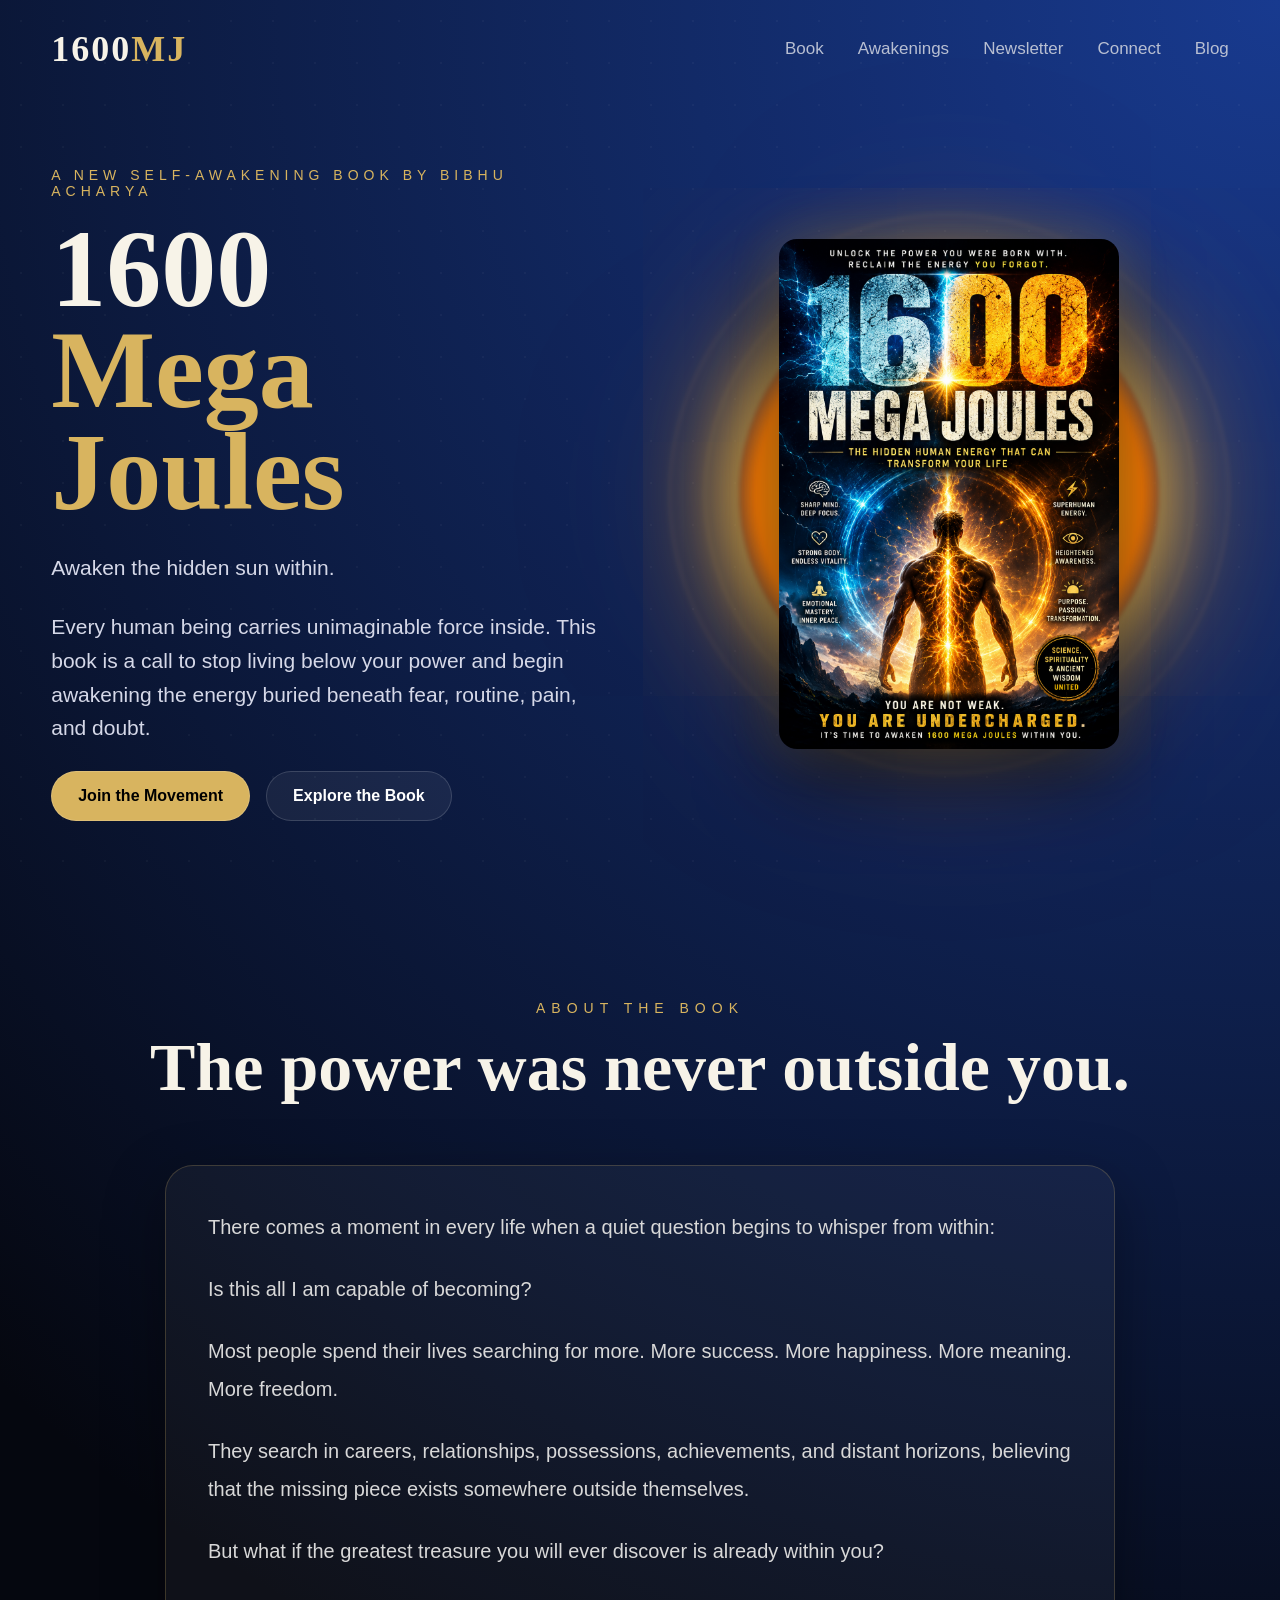
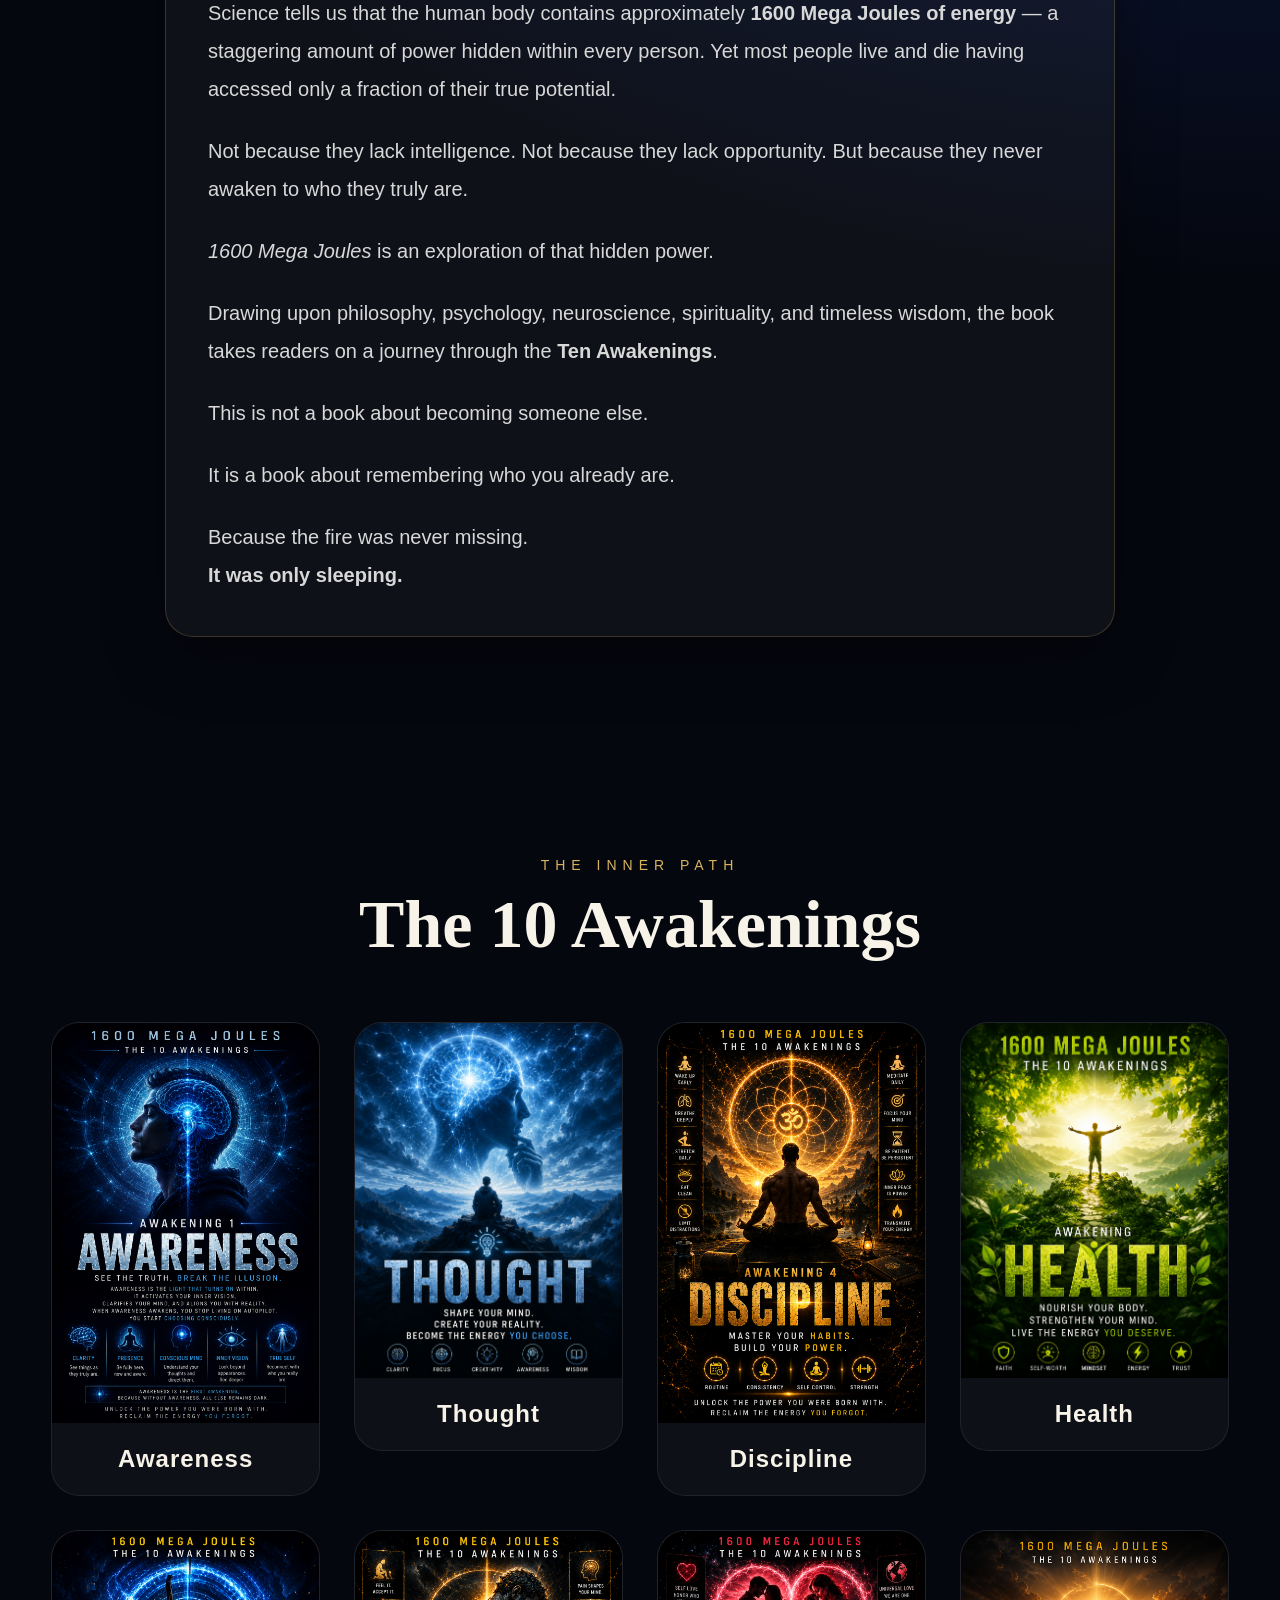
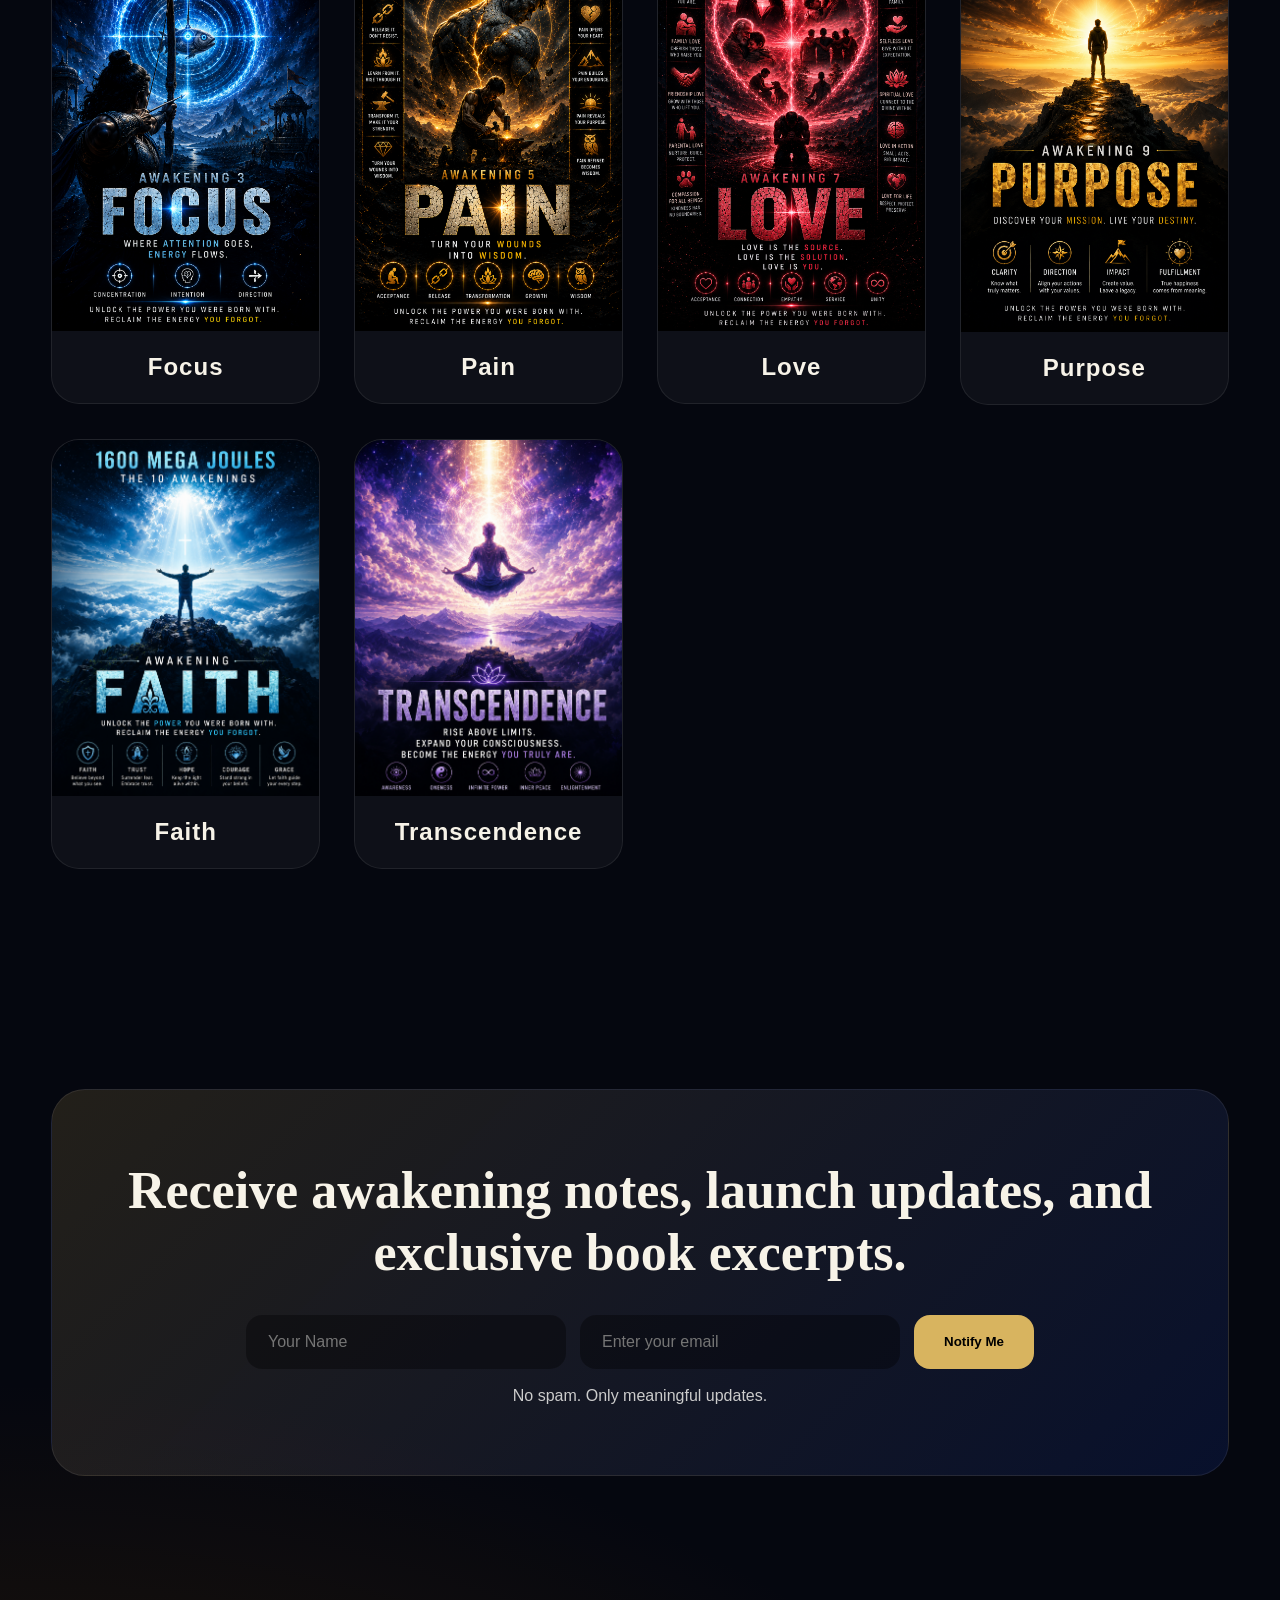
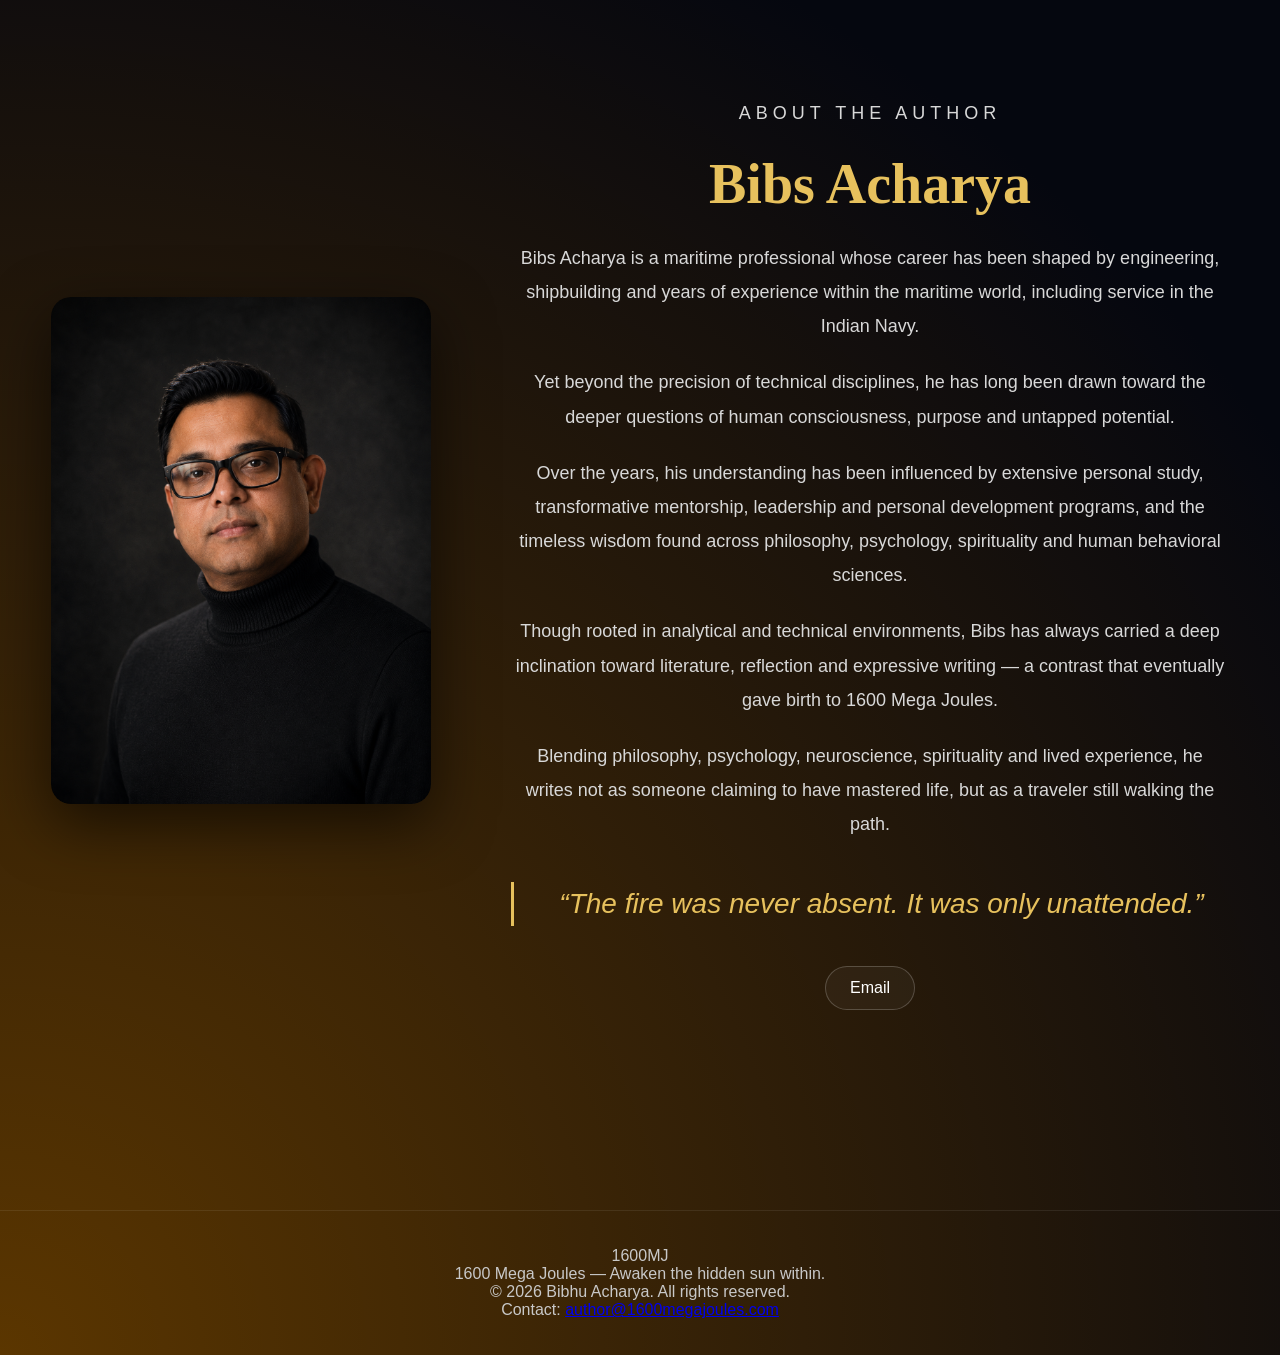
==== index.html @ ac0c9eec "updated about book section" ====
<!DOCTYPE html>
<html lang="en">
<head>
<meta charset="UTF-8" />
<meta name="viewport" content="width=device-width, initial-scale=1.0" />

<title>1600 Mega Joules | Bibhu Acharya</title>

<meta name="description"
content="1600 Mega Joules by Bibhu Acharya — Awaken the hidden sun within." />

<link rel="stylesheet" href="style.css" />
  <link rel="icon" type="image/png" href="images/favicon.png">
</head>

<body>

<header class="nav">

<div class="brand">
1600<span>MJ</span>
</div>

<nav>
<a href="#book">Book</a>
<a href="#awakening">Awakenings</a>
<a href="#newsletter">Newsletter</a>
<a href="#connect">Connect</a>
  <a href="https://1600megajoules.com/blog.html">Blog</a>
</nav>

</header>

<section class="hero">

<div class="hero-left">

<div class="eyebrow">
A NEW SELF-AWAKENING BOOK BY BIBHU ACHARYA
</div>

<h1>
1600
<span>Mega Joules</span>
</h1>

<p>
Awaken the hidden sun within.
</p>

<p>
Every human being carries unimaginable force inside.
This book is a call to stop living below your power and begin awakening the energy buried beneath fear, routine, pain, and doubt.
</p>

<div class="hero-buttons">
<a href="#newsletter" class="btn btn-gold">Join the Movement</a>
<a href="#book" class="btn btn-dark">Explore the Book</a>
</div>

</div>
<div class="hero-visual">
<div class="sun"></div>
<img 
src="images/book-cover.png" 
alt="1600 Mega Joules Book Cover"
class="book-cover"
/>
</div>

</section>

<section class="section" id="book">

<div class="section-title">
<p>ABOUT THE BOOK</p>
<h2>The power was never outside you.</h2>
</div>

<div class="book-text">

<p>
There comes a moment in every life when a quiet question begins to whisper from within:
</p>

<p class="book-question">
Is this all I am capable of becoming?
</p>

<p>
Most people spend their lives searching for more. More success. More happiness. More meaning. More freedom.
</p>

<p>
They search in careers, relationships, possessions, achievements, and distant horizons, believing that the missing piece exists somewhere outside themselves.
</p>

<p>
But what if the greatest treasure you will ever discover is already within you?
</p>

<p>
Science tells us that the human body contains approximately <strong>1600 Mega Joules of energy</strong> — a staggering amount of power hidden within every person. Yet most people live and die having accessed only a fraction of their true potential.
</p>

<p>
Not because they lack intelligence. Not because they lack opportunity. But because they never awaken to who they truly are.
</p>

<p>
<em>1600 Mega Joules</em> is an exploration of that hidden power.
</p>

<p>
Drawing upon philosophy, psychology, neuroscience, spirituality, and timeless wisdom, the book takes readers on a journey through the <strong>Ten Awakenings</strong>.
</p>

<p>
This is not a book about becoming someone else.
</p>

<p>
It is a book about remembering who you already are.
</p>

<p class="book-ending">
Because the fire was never missing.<br>
<strong>It was only sleeping.</strong>
</p>

</div>

</section>

<section class="section" id="awakening">

<div class="section-title">
<p>THE INNER PATH</p>
<h2>The 10 Awakenings</h2>
</div>

<div class="grid">

<div class="card">
<img src="images/awareness.png" />
<h3>Awareness</h3>
</div>

<div class="card">
<img src="images/thought.png" />
<h3>Thought</h3>
</div>

<div class="card">
<img src="images/discipline.png" />
<h3>Discipline</h3>
</div>

<div class="card">
<img src="images/health.png" />
<h3>Health</h3>
</div>

<div class="card">
<img src="images/focus.png" />
<h3>Focus</h3>
</div>

<div class="card">
<img src="images/pain.png" />
<h3>Pain</h3>
</div>

<div class="card">
<img src="images/love.png" />
<h3>Love</h3>
</div>

<div class="card">
<img src="images/purpose.png" />
<h3>Purpose</h3>
</div>

<div class="card">
<img src="images/faith.png" />
<h3>Faith</h3>
</div>

<div class="card">
<img src="images/transcendence.png" />
<h3>Transcendence</h3>
</div>

</div>

</section>

<section class="section" id="newsletter">

<div class="newsletter">

<h3>
Receive awakening notes, launch updates, and exclusive book excerpts.
</h3>

<form 
action="https://formspree.io/f/xvzyekea"
method="POST"
class="news-form"
>


<input 
type="text" 
name="name"
placeholder="Your Name"
required
/>

<input 
type="email"
name="email"
placeholder="Enter your email"
required
/>

<button type="submit">
Notify Me
</button>

</form>

<p style="margin-top:18px;color:#ccc;">
No spam. Only meaningful updates.
</p>

</div>

</section>

<section class="section author" id="connect">

<div class="author-container">

<div class="author-image">
<img src="images/author.png" alt="Bibs Acharya">
</div>

<div class="author-content">

<p class="eyebrow">
ABOUT THE AUTHOR
</p>

<h2>Bibs Acharya</h2>

<p>
Bibs Acharya is a maritime professional whose career has been shaped by engineering, shipbuilding and years of experience within the maritime world, including service in the Indian Navy.
</p>

<p>
Yet beyond the precision of technical disciplines, he has long been drawn toward the deeper questions of human consciousness, purpose and untapped potential.
</p>

<p>
Over the years, his understanding has been influenced by extensive personal study, transformative mentorship, leadership and personal development programs, and the timeless wisdom found across philosophy, psychology, spirituality and human behavioral sciences.
</p>

<p>
Though rooted in analytical and technical environments, Bibs has always carried a deep inclination toward literature, reflection and expressive writing — a contrast that eventually gave birth to 1600 Mega Joules.
</p>

<p>
Blending philosophy, psychology, neuroscience, spirituality and lived experience, he writes not as someone claiming to have mastered life, but as a traveler still walking the path.
</p>

<blockquote>
“The fire was never absent. It was only unattended.”
</blockquote>

<div class="socials">

<a href="mailto:author@1600megajoules.com">
Email
</a>

</div>

</div>

</div>

</section>

<footer class="footer">
  <div class="footer-brand">1600<span>MJ</span></div>

  <p>
    1600 Mega Joules — Awaken the hidden sun within.
  </p>

  <p>
    © 2026 Bibhu Acharya. All rights reserved.
  </p>

  <p>
    Contact: <a href="mailto:author@1600megajoules.com">author@1600megajoules.com</a>
  </p>
</footer>

</body>
</html>
---- style.css ----
:root{
--bg:#05070f;
--navy:#071428;
--gold:#d8b45f;
--text:#f7f3e8;
--muted:#b8bfd2;
}

*{margin:0;padding:0;box-sizing:border-box}

html{scroll-behavior:smooth}

body{
background:
radial-gradient(circle at top right,#183a8f 0%,transparent 30%),
radial-gradient(circle at bottom left,#5b3600 0%,transparent 25%),
#05070f;
color:var(--text);
font-family:Arial,sans-serif;
overflow-x:hidden;
}

body::before{
content:"";
position:fixed;
inset:0;
background-image:radial-gradient(rgba(255,255,255,.16) 1px, transparent 1px);
background-size:42px 42px;
opacity:.22;
pointer-events:none;
z-index:-1;
}

.nav{
width:min(1400px,92%);
margin:auto;
padding:28px 0;
display:flex;
justify-content:space-between;
align-items:center;
}

.brand{
font-size:36px;
font-weight:900;
letter-spacing:2px;
font-family:Georgia,serif;
}

.brand span{color:var(--gold)}

.nav nav{
display:flex;
gap:34px;
}

.nav nav a{
color:var(--muted);
text-decoration:none;
font-size:17px;
}

.nav nav a:hover{color:var(--gold)}

.hero{
width:min(1400px,92%);
margin:auto;
min-height:88vh;
display:grid;
grid-template-columns:1fr 1fr;
align-items:center;
gap:60px;
}

.eyebrow{
color:var(--gold);
letter-spacing:5px;
font-size:14px;
margin-bottom:20px;
}

.hero h1{
font-family:Georgia,serif;
font-size:110px;
line-height:.92;
margin-bottom:28px;
}

.hero h1 span{
display:block;
color:var(--gold);
}

.hero p{
font-size:21px;
line-height:1.6;
color:#d5d8e8;
max-width:650px;
margin-bottom:26px;
}

.hero-buttons{
display:flex;
gap:16px;
flex-wrap:wrap;
}

.btn{
padding:15px 26px;
border-radius:999px;
font-weight:700;
text-decoration:none;
border:1px solid rgba(255,255,255,.15);
transition:.3s;
}

.btn-gold{background:var(--gold);color:#000}
.btn-dark{color:#fff;background:rgba(255,255,255,.06)}
.btn:hover{transform:translateY(-3px)}

.sun-wrap{
display:flex;
justify-content:center;
align-items:center;
}

.sun{
width:340px;
height:340px;
border-radius:50%;
background:radial-gradient(circle,#fff8d8 0%,#ffd76a 18%,#ffae00 40%,#ff7b00 65%,transparent 78%);
box-shadow:
0 0 70px rgba(255,200,80,.9),
0 0 140px rgba(255,170,0,.55),
0 0 230px rgba(255,130,0,.35);
animation:pulse 4s ease-in-out infinite;
position:relative;
}

.sun::before,
.sun::after{
content:"";
position:absolute;
border-radius:50%;
border:1px solid rgba(255,190,80,.22);
}

.sun::before{inset:-35px}
.sun::after{inset:-70px}

@keyframes pulse{
0%,100%{transform:scale(1)}
50%{transform:scale(1.05)}
}

.section{
width:min(1400px,92%);
margin:auto;
padding:110px 0;
}

.section-title{
text-align:center;
margin-bottom:60px;
}

.section-title p{
color:var(--gold);
letter-spacing:6px;
font-size:14px;
margin-bottom:14px;
}

.section-title h2{
font-family:Georgia,serif;
font-size:68px;
line-height:1.1;
}

.grid{
display:grid !important;
grid-template-columns:repeat(auto-fit,minmax(260px,1fr)) !important;
gap:34px;
align-items:start;
}

.card{
background:rgba(255,255,255,.04);
border:1px solid rgba(255,255,255,.08);
border-radius:28px;
overflow:hidden;
transition:.35s ease;
backdrop-filter:blur(10px);
}

.card:hover{
transform:translateY(-12px) scale(1.02);
border-color:rgba(216,180,95,.55);
box-shadow:0 20px 60px rgba(0,0,0,.5);
}

.card img{
width:100%;
display:block;
}

.card h3{
padding:22px;
text-align:center;
font-size:24px;
letter-spacing:1px;
}

.newsletter{
background:linear-gradient(135deg,rgba(216,180,95,.14),rgba(33,85,255,.12));
border:1px solid rgba(255,255,255,.08);
border-radius:34px;
padding:70px;
text-align:center;
backdrop-filter:blur(12px);
}

.newsletter h3{
font-family:Georgia,serif;
font-size:52px;
line-height:1.2;
margin-bottom:30px;
}

.news-form{
display:flex;
justify-content:center;
gap:14px;
flex-wrap:wrap;
}

.news-form input{
padding:18px 22px;
border-radius:16px;
border:none;
width:320px;
background:rgba(0,0,0,.35);
color:white;
font-size:16px;
}

.news-form button{
padding:18px 30px;
border:none;
border-radius:16px;
background:var(--gold);
font-weight:700;
cursor:pointer;
}

.author{
text-align:center;
padding-top:110px;
}

.author h2{
font-family:Georgia,serif;
font-size:76px;
margin-bottom:30px;
}

.socials{
display:flex;
justify-content:center;
gap:16px;
flex-wrap:wrap;
margin-top:30px;
}

.socials a{
padding:14px 24px;
border-radius:18px;
border:1px solid rgba(255,255,255,.1);
text-decoration:none;
color:white;
background:rgba(255,255,255,.04);
}

.footer{
border-top:1px solid rgba(255,255,255,.08);
padding:36px 0;
margin-top:90px;
text-align:center;
color:#c8c8c8;
font-size:16px;
}

@media(max-width:980px){
.hero{
grid-template-columns:1fr;
text-align:center;
padding-top:50px;
}

.hero h1{font-size:72px}

.hero-buttons{justify-content:center}

.sun{
width:240px;
height:240px;
}

.section-title h2{font-size:46px}

.newsletter{
padding:40px 22px;
}

.newsletter h3{font-size:34px}

.author h2{font-size:46px}

.nav{
flex-direction:column;
gap:22px;
}

.nav nav{
flex-wrap:wrap;
justify-content:center;
}
}
.hero-visual{
position:relative;
display:flex;
justify-content:center;
align-items:center;
min-height:520px;
}

.book-cover{
position:relative;
width:340px;
max-width:90%;
z-index:2;
border-radius:18px;
box-shadow:
0 30px 80px rgba(0,0,0,.55),
0 0 50px rgba(216,180,95,.22);
animation:floatBook 6s ease-in-out infinite;
}

.sun{
position:absolute;
width:420px;
height:420px;
border-radius:50%;
background:
radial-gradient(circle,
#fff8d8 0%,
#ffd76a 18%,
#ffae00 40%,
#ff7b00 65%,
transparent 78%);
box-shadow:
0 0 70px rgba(255,200,80,.9),
0 0 140px rgba(255,170,0,.55),
0 0 230px rgba(255,130,0,.35);
filter:blur(2px);
animation:pulse 4s ease-in-out infinite;
}

@keyframes floatBook{
0%,100%{
transform:translateY(0px);
}
50%{
transform:translateY(-14px);
}
}
/* ===== PREMIUM FINISHING TOUCHES ===== */

html {
  scroll-behavior: smooth;
}

a,
button,
.btn,
.card,
.book-cover {
  transition: all 0.35s ease;
}

/* Nav hover glow */
.nav a:hover {
  color: #e4bd5f;
  text-shadow: 0 0 12px rgba(228, 189, 95, 0.7);
}

/* Premium button glow */
.btn-gold:hover {
  transform: translateY(-3px);
  box-shadow: 0 0 28px rgba(228, 189, 95, 0.65);
}

.btn-dark:hover {
  transform: translateY(-3px);
  box-shadow: 0 0 24px rgba(255, 255, 255, 0.18);
}

/* Book cover cinematic lift */
.book-cover:hover {
  transform: scale(1.04) translateY(-8px);
  box-shadow: 0 0 45px rgba(228, 189, 95, 0.45);
}

/* Awakening cards premium hover */
.card:hover {
  transform: translateY(-8px);
  box-shadow: 0 0 35px rgba(228, 189, 95, 0.22);
  border-color: rgba(228, 189, 95, 0.45);
}

/* Soft page entrance */
.hero-left,
.hero-visual,
.section {
  animation: fadeUp 1s ease both;
}

@keyframes fadeUp {
  from {
    opacity: 0;
    transform: translateY(28px);
  }
  to {
    opacity: 1;
    transform: translateY(0);
  }
}

/* Mobile premium spacing */
@media (max-width: 768px) {
  .nav {
    padding: 22px 24px;
  }

  nav {
    gap: 18px;
    flex-wrap: wrap;
    justify-content: center;
  }

  .hero {
    padding: 110px 24px 70px;
    text-align: center;
  }

  .hero-left h1 {
    font-size: 72px;
    line-height: 0.95;
  }

  .hero-left h1 span {
    font-size: 58px;
  }

  .hero-buttons {
    justify-content: center;
    flex-wrap: wrap;
  }

  .book-cover {
    max-width: 280px;
  }

  .section {
    padding: 70px 24px;
  }
}

.author-container{
display:flex;
align-items:center;
justify-content:center;
gap:80px;
max-width:1200px;
margin:auto;
flex-wrap:wrap;
}

.author-image img{
width:380px;
max-width:100%;
border-radius:20px;
box-shadow:0 20px 60px rgba(0,0,0,0.6);
transition:0.5s;
}

.author-image img:hover{
transform:scale(1.02);
}

.author-content{
flex:1;
min-width:300px;
}

.author-content h2{
font-size:56px;
margin-bottom:25px;
color:#e7c15d;
}

.author-content p{
font-size:18px;
line-height:1.9;
margin-bottom:22px;
color:#d8d8d8;
}

.author-content blockquote{
margin-top:40px;
font-size:28px;
font-style:italic;
color:#e7c15d;
border-left:3px solid #e7c15d;
padding-left:20px;
line-height:1.6;
}

.socials{
margin-top:40px;
display:flex;
gap:20px;
flex-wrap:wrap;
}

.socials a{
padding:12px 24px;
border:1px solid rgba(255,255,255,0.2);
border-radius:50px;
text-decoration:none;
color:white;
transition:0.3s;
}

.socials a:hover{
background:#e7c15d;
color:black;
transform:translateY(-3px);
}

@media(max-width:900px){

.author-container{
gap:40px;
}

.author-content h2{
font-size:42px;
text-align:center;
}

.author-content p,
.author-content blockquote{
text-align:center;
}

.socials{
justify-content:center;
}

}

.book-text{
max-width:950px;
margin:0 auto;
padding:42px;
border-radius:28px;
background:rgba(255,255,255,0.045);
border:1px solid rgba(216,180,95,0.22);
box-shadow:0 20px 60px rgba(0,0,0,0.35);
}

.book-text p{
font-size:20px;
line-height:1.9;
color:#d8d8d8;
margin-bottom:24px;
}

.book-text p:last-child{
margin-bottom:0;
}
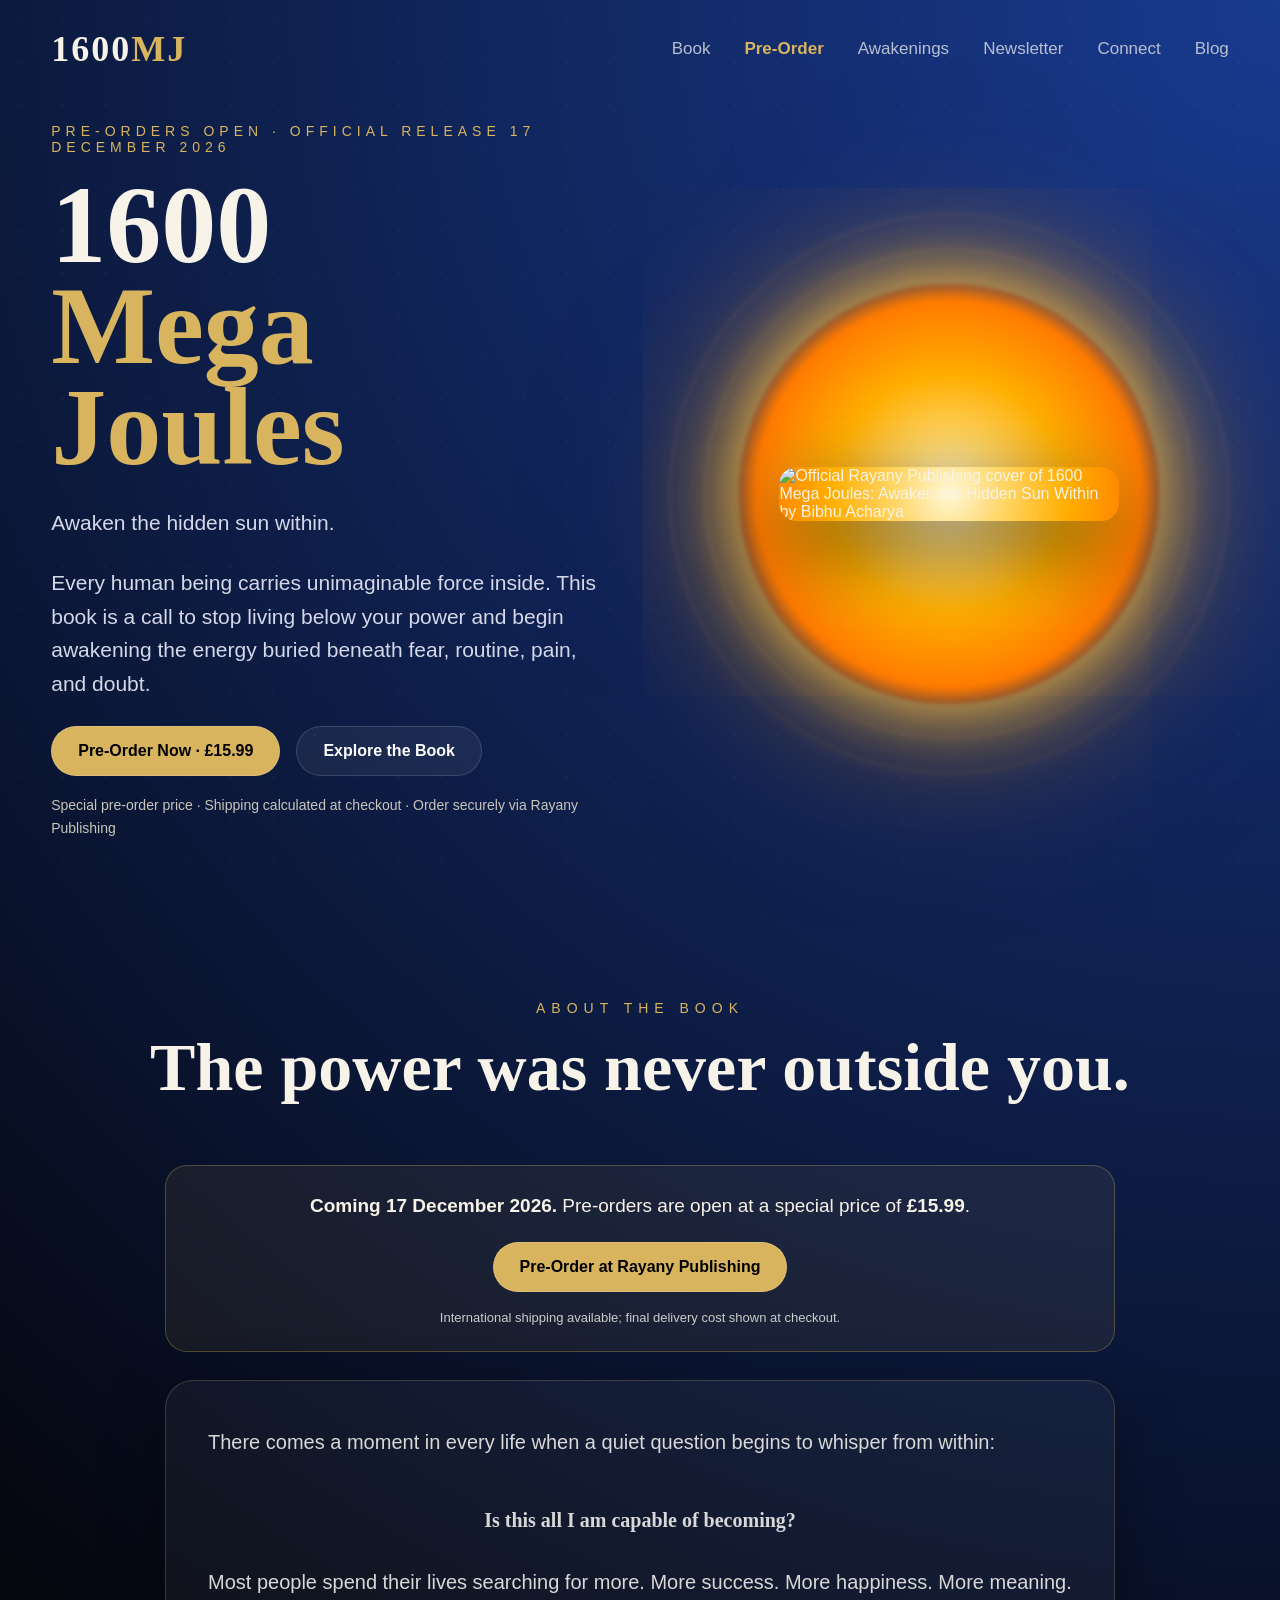
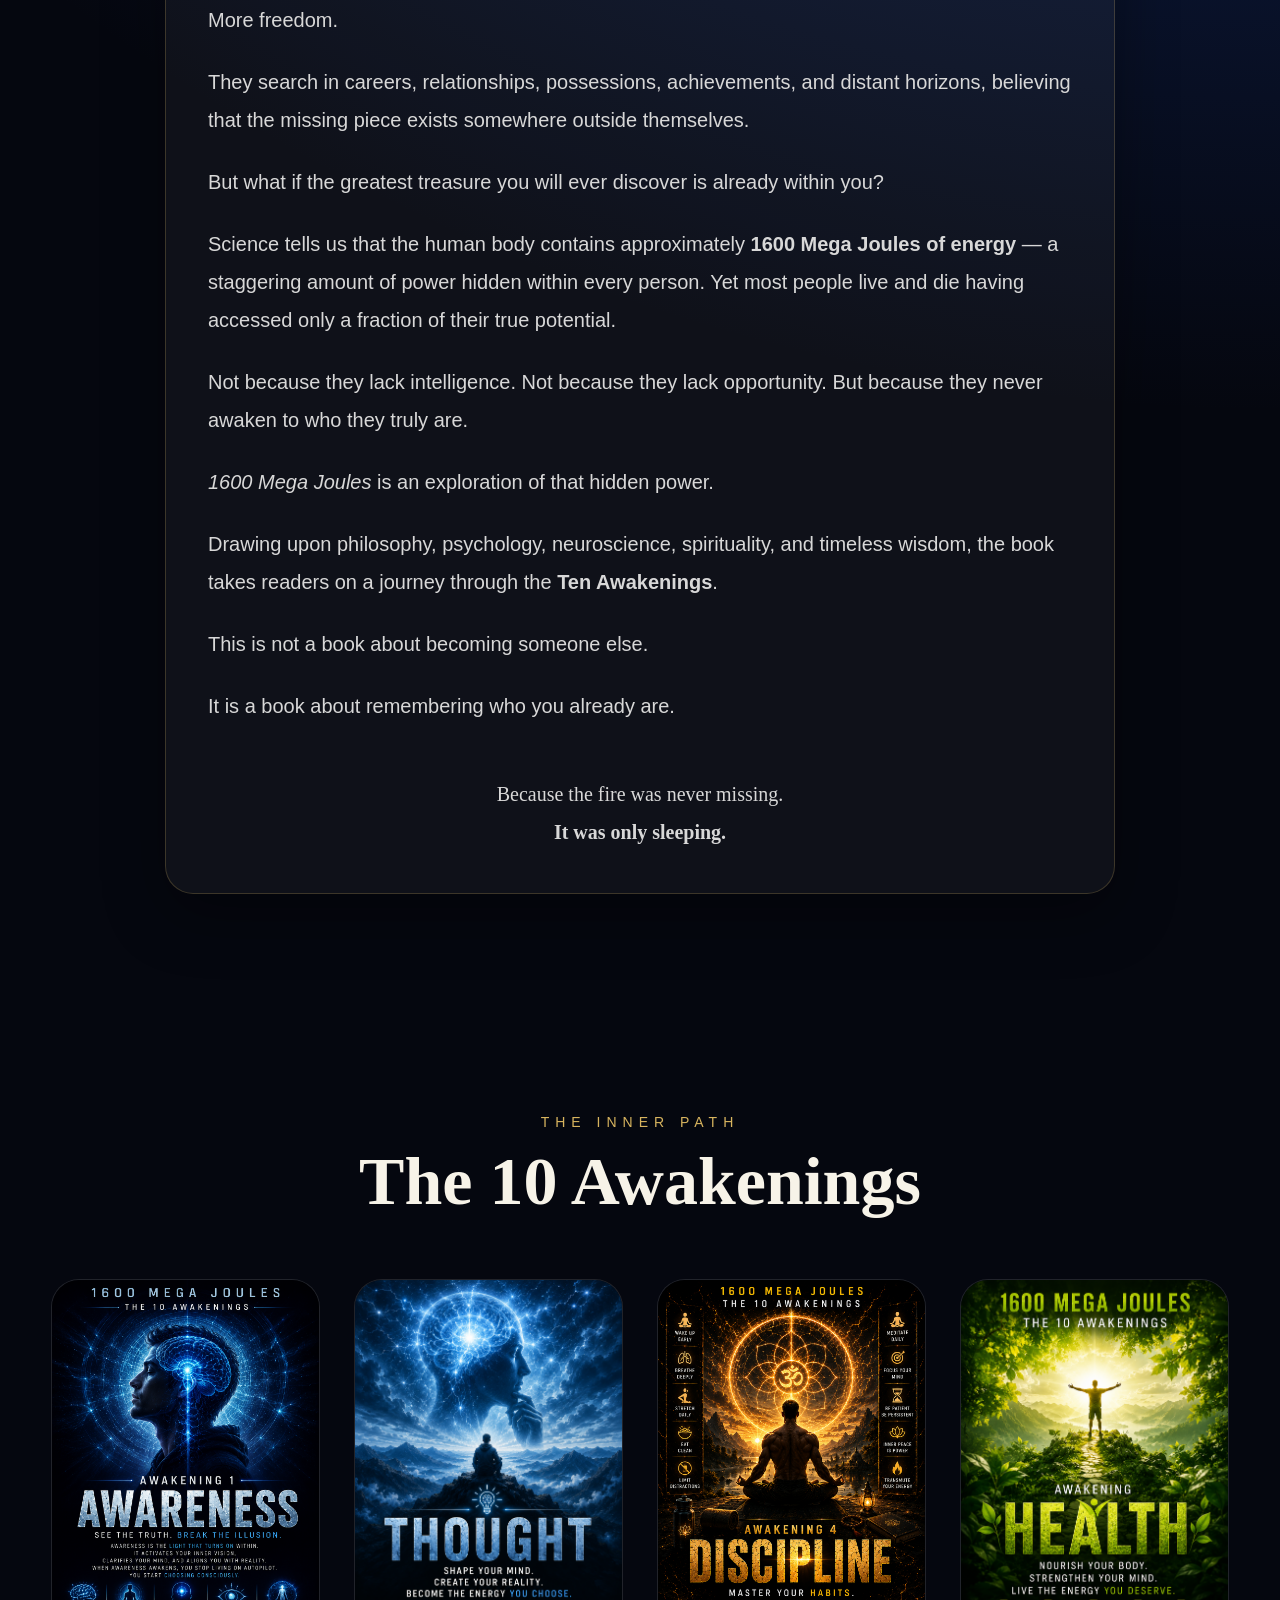
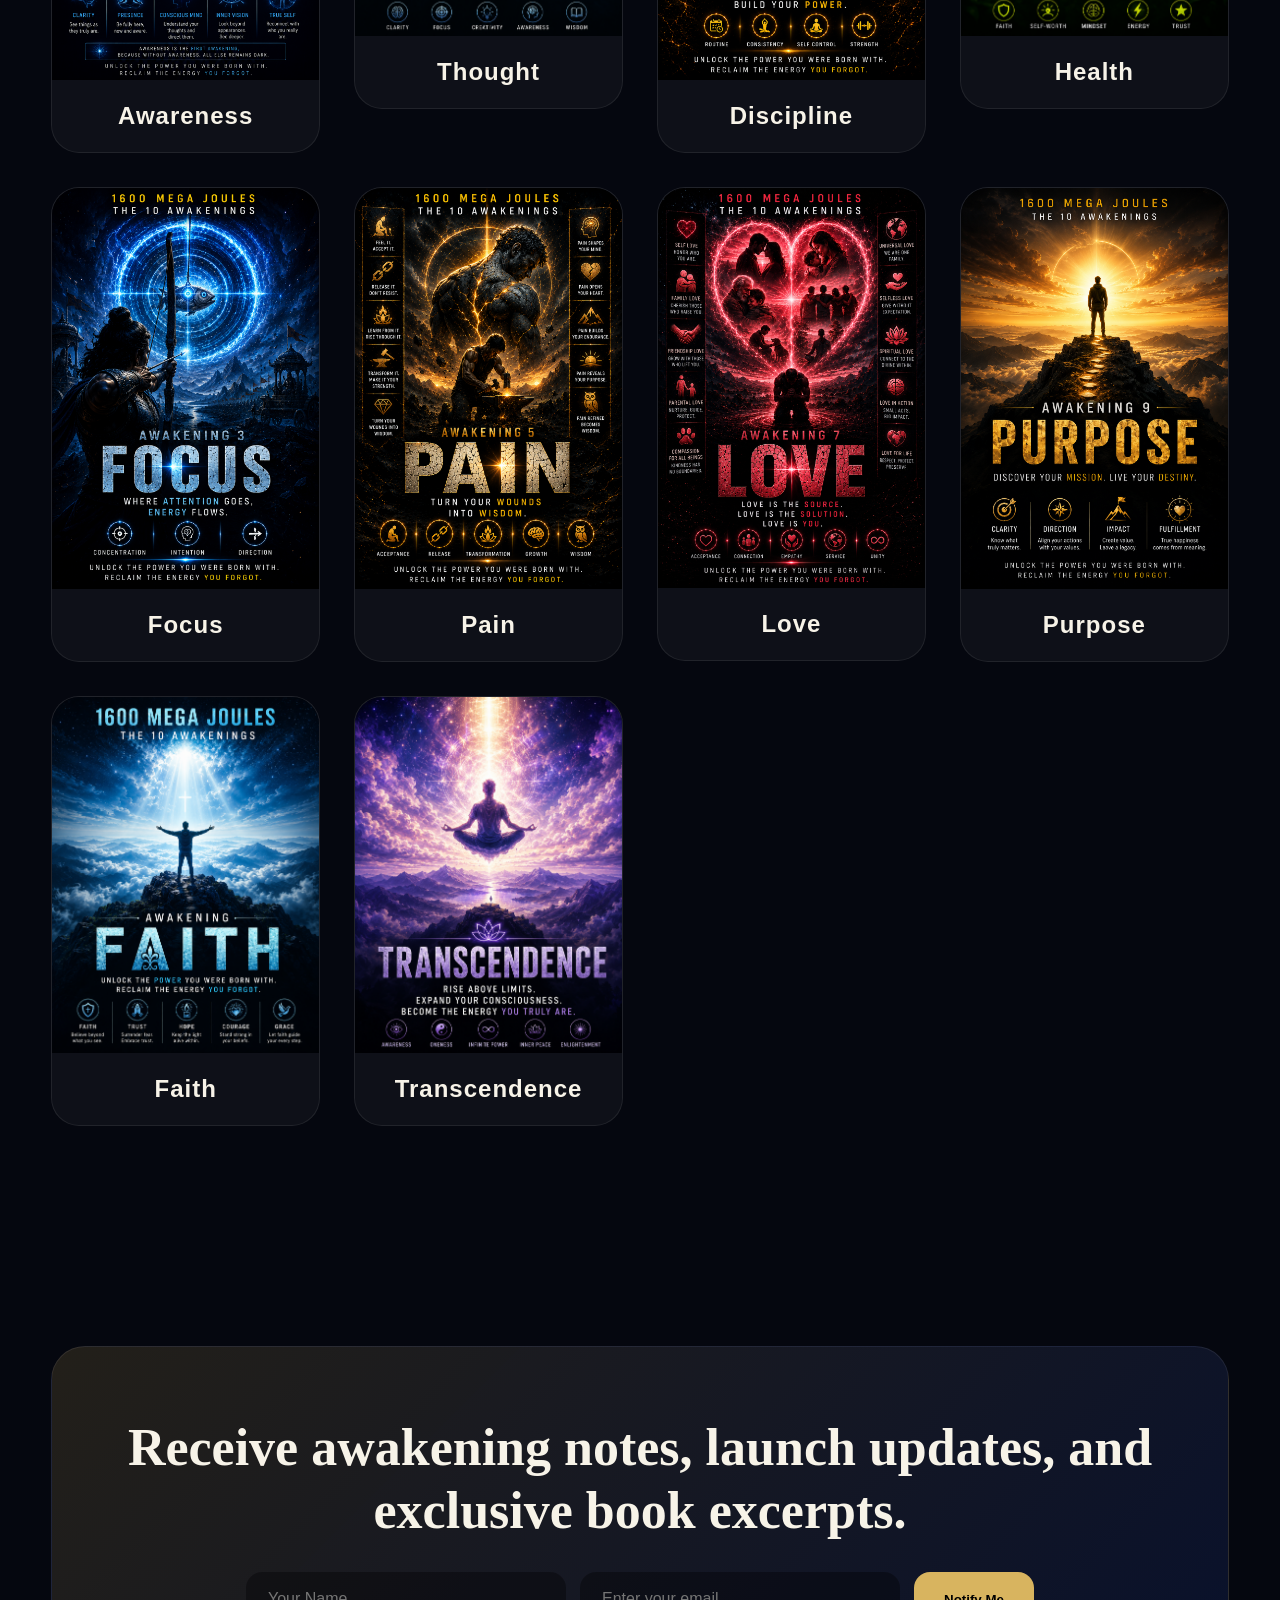
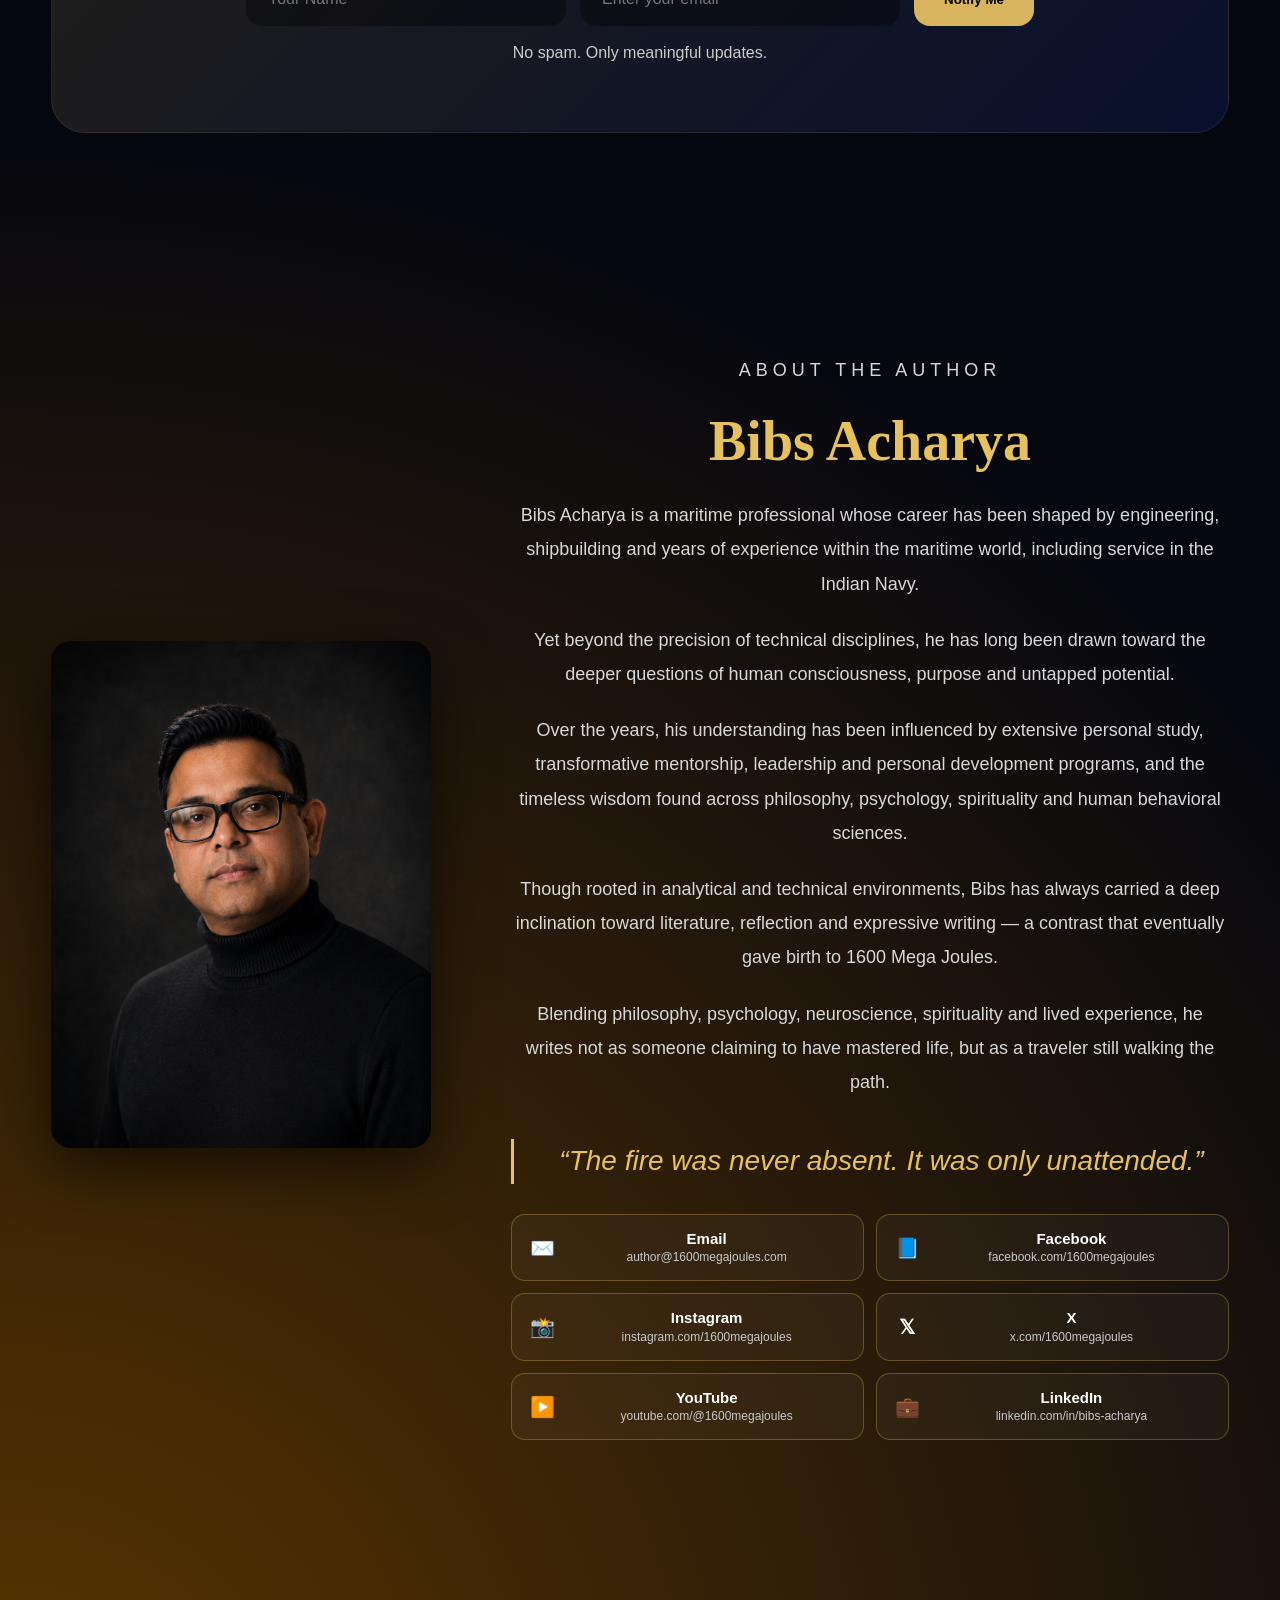
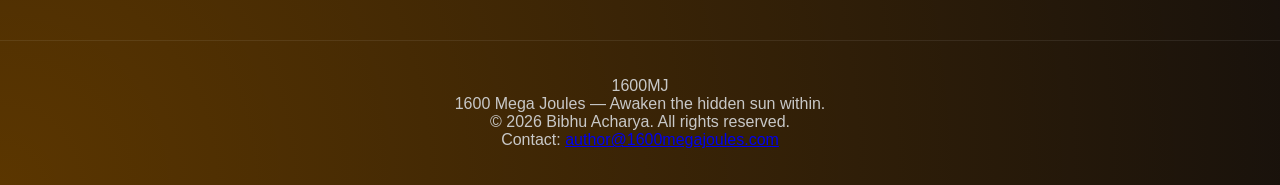
==== commit 33773c27: "Add files via upload Update book pre-order and author social links" ====
--- a/index.html
+++ b/index.html
@@ -7,7 +7,7 @@
 <title>1600 Mega Joules | Bibhu Acharya</title>
 
 <meta name="description"
-content="1600 Mega Joules by Bibhu Acharya — Awaken the hidden sun within." />
+content="Pre-order 1600 Mega Joules: Awaken the Hidden Sun Within by Bibhu Acharya. Official release 17 December 2026. Available through Rayany Publishing." />
 
 <link rel="stylesheet" href="style.css" />
   <link rel="icon" type="image/png" href="images/favicon.png">
@@ -23,6 +23,7 @@
 
 <nav>
 <a href="#book">Book</a>
+<a href="https://www.rayanypublishing.com/motivational/1600-mega-joules-by-bibhu-acharya/" target="_blank" rel="noopener noreferrer" class="nav-preorder">Pre-Order</a>
 <a href="#awakening">Awakenings</a>
 <a href="#newsletter">Newsletter</a>
 <a href="#connect">Connect</a>
@@ -36,7 +37,7 @@
 <div class="hero-left">
 
 <div class="eyebrow">
-A NEW SELF-AWAKENING BOOK BY BIBHU ACHARYA
+PRE-ORDERS OPEN · OFFICIAL RELEASE 17 DECEMBER 2026
 </div>
 
 <h1>
@@ -54,16 +55,17 @@
 </p>
 
 <div class="hero-buttons">
-<a href="#newsletter" class="btn btn-gold">Join the Movement</a>
+<a href="https://www.rayanypublishing.com/motivational/1600-mega-joules-by-bibhu-acharya/" class="btn btn-gold" target="_blank" rel="noopener noreferrer">Pre-Order Now · £15.99</a>
 <a href="#book" class="btn btn-dark">Explore the Book</a>
 </div>
+<p class="preorder-note">Special pre-order price · Shipping calculated at checkout · Order securely via Rayany Publishing</p>
 
 </div>
 <div class="hero-visual">
 <div class="sun"></div>
 <img 
-src="images/book-cover.png" 
-alt="1600 Mega Joules Book Cover"
+src="images/rayany-approved-front-cover.webp" 
+alt="Official Rayany Publishing cover of 1600 Mega Joules: Awaken the Hidden Sun Within by Bibhu Acharya"
 class="book-cover"
 />
 </div>
@@ -77,6 +79,11 @@
 <h2>The power was never outside you.</h2>
 </div>
 
+<div class="book-preorder">
+<p><strong>Coming 17 December 2026.</strong> Pre-orders are open at a special price of <strong>£15.99</strong>.</p>
+<a class="btn btn-gold" href="https://www.rayanypublishing.com/motivational/1600-mega-joules-by-bibhu-acharya/" target="_blank" rel="noopener noreferrer">Pre-Order at Rayany Publishing</a>
+<p class="book-preorder-small">International shipping available; final delivery cost shown at checkout.</p>
+</div>
 <div class="book-text">
 
 <p>
@@ -278,12 +285,13 @@
 “The fire was never absent. It was only unattended.”
 </blockquote>
 
-<div class="socials">
-
-<a href="mailto:author@1600megajoules.com">
-Email
-</a>
-
+<div class="author-social-links" aria-label="Author contact and social media">
+  <a href="mailto:author@1600megajoules.com"><span aria-hidden="true">✉️</span><strong>Email</strong><span class="social-destination">author@1600megajoules.com</span></a>
+  <a href="https://facebook.com/1600megajoules" target="_blank" rel="noopener noreferrer"><span aria-hidden="true">📘</span><strong>Facebook</strong><span class="social-destination">facebook.com/1600megajoules</span></a>
+  <a href="https://instagram.com/1600megajoules" target="_blank" rel="noopener noreferrer"><span aria-hidden="true">📸</span><strong>Instagram</strong><span class="social-destination">instagram.com/1600megajoules</span></a>
+  <a href="https://x.com/1600megajoules" target="_blank" rel="noopener noreferrer"><span aria-hidden="true" class="x-icon">𝕏</span><strong>X</strong><span class="social-destination">x.com/1600megajoules</span></a>
+  <a href="https://youtube.com/@1600megajoules" target="_blank" rel="noopener noreferrer"><span aria-hidden="true">▶️</span><strong>YouTube</strong><span class="social-destination">youtube.com/@1600megajoules</span></a>
+  <a href="https://linkedin.com/in/bibs-acharya" target="_blank" rel="noopener noreferrer"><span aria-hidden="true">💼</span><strong>LinkedIn</strong><span class="social-destination">linkedin.com/in/bibs-acharya</span></a>
 </div>
 
 </div>
--- a/style.css
+++ b/style.css
@@ -590,3 +590,39 @@
 .book-text p:last-child{
 margin-bottom:0;
 }
+.book-question{
+font-size:38px;
+font-weight:700;
+text-align:center;
+color:#e7c15d;
+margin:40px 0;
+font-family:Georgia,serif;
+}
+
+.book-ending{
+font-size:34px;
+text-align:center;
+margin-top:50px;
+font-family:Georgia,serif;
+color:#f5f5f5;
+}
+
+/* Official pre-order announcement, 8 November 2026 */
+.nav-preorder { color: var(--gold) !important; font-weight: 700; }
+.hero .preorder-note { font-size: 14px; line-height: 1.6; color: #c8c6bc; margin-top: 18px; max-width: 600px; }
+.book-preorder { max-width: 950px; margin: 0 auto 28px; padding: 26px; text-align: center; background: rgba(216,180,95,.08); border: 1px solid rgba(216,180,95,.3); border-radius: 22px; }
+.book-preorder > p:first-child { font-size: 19px; line-height: 1.5; margin: 0 0 22px; }
+.book-preorder .btn { display: inline-block; }
+.book-preorder .book-preorder-small { font-size: 13px; color: #ccc; margin: 18px 0 0; }
+@media (max-width: 768px) { .book-preorder { padding: 24px 16px; } .hero .preorder-note { text-align: center; } }
+
+
+/* Author's official contact and social channels */
+.author-social-links {display:grid;grid-template-columns:repeat(2,minmax(0,1fr));gap:12px;margin-top:30px;}
+.author-social-links a {min-width:0;display:grid;grid-template-columns:28px 1fr;column-gap:10px;align-items:center;padding:14px 16px;border:1px solid rgba(231,193,93,.30);border-radius:14px;background:rgba(255,255,255,.035);color:#fff;text-decoration:none;transition:background .2s,border-color .2s,transform .2s;}
+.author-social-links a:hover,.author-social-links a:focus-visible {background:rgba(231,193,93,.14);border-color:#e7c15d;transform:translateY(-2px);}
+.author-social-links a>span:first-child {grid-row:span 2;align-self:center;font-size:20px;}
+.author-social-links strong {font-size:15px;line-height:1.3;}
+.author-social-links .social-destination {font-size:12px;line-height:1.5;color:#c9c9c9;overflow-wrap:anywhere;}
+.author-social-links .x-icon {font-weight:800;}
+@media(max-width:680px){.author-social-links{grid-template-columns:1fr;}.author-social-links a{padding:12px 14px;}}
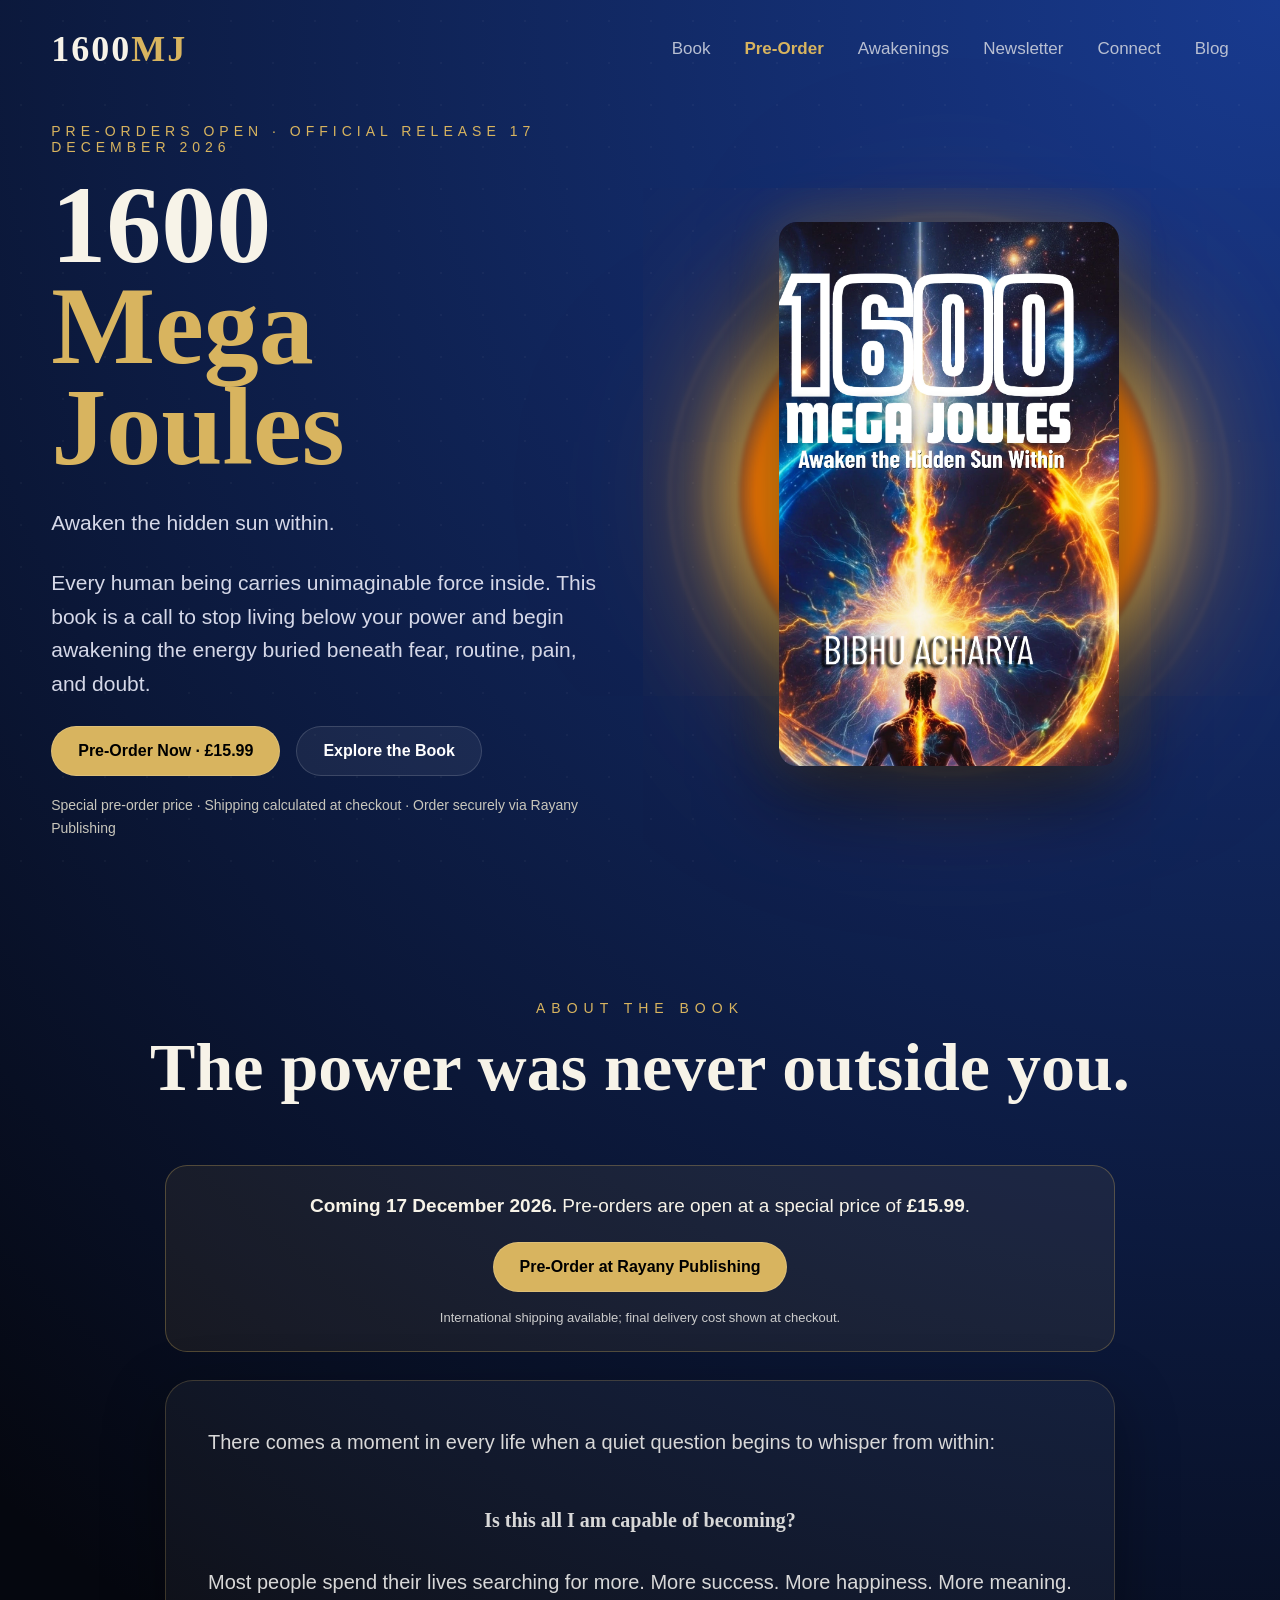
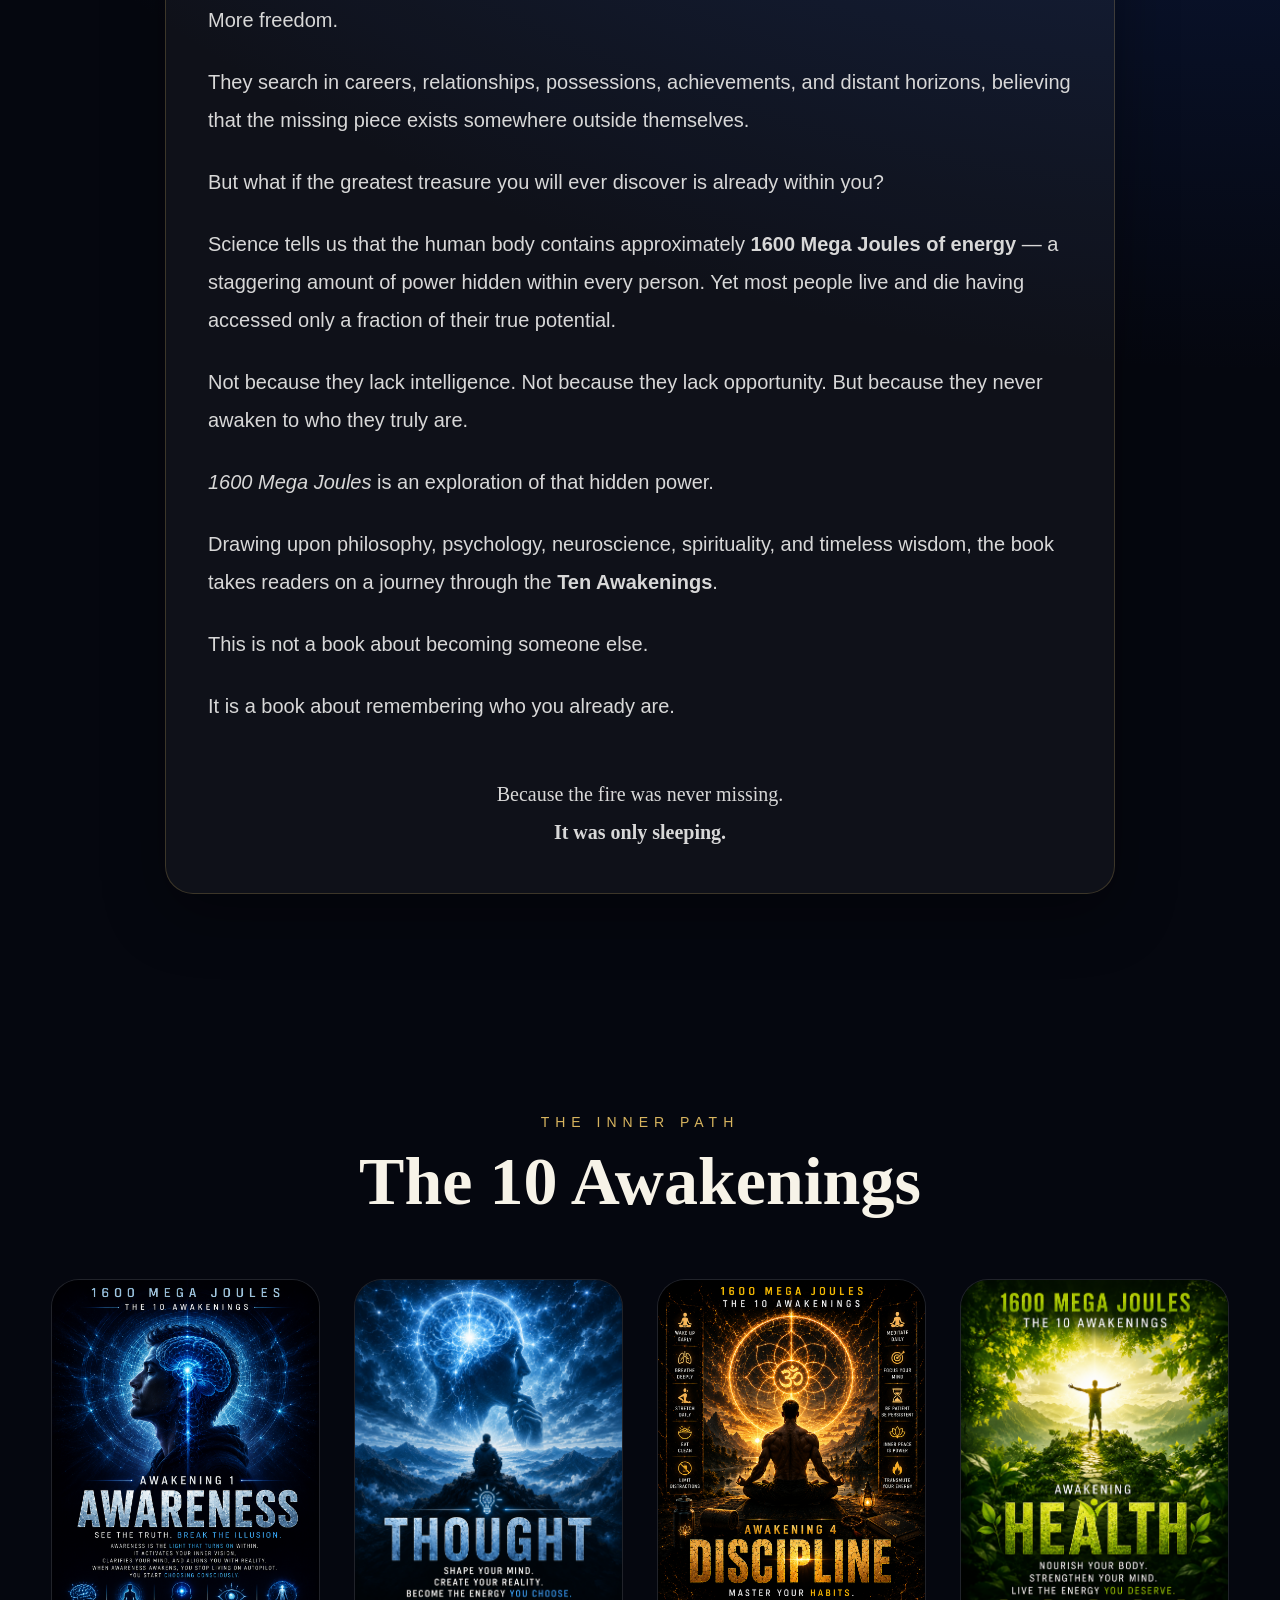
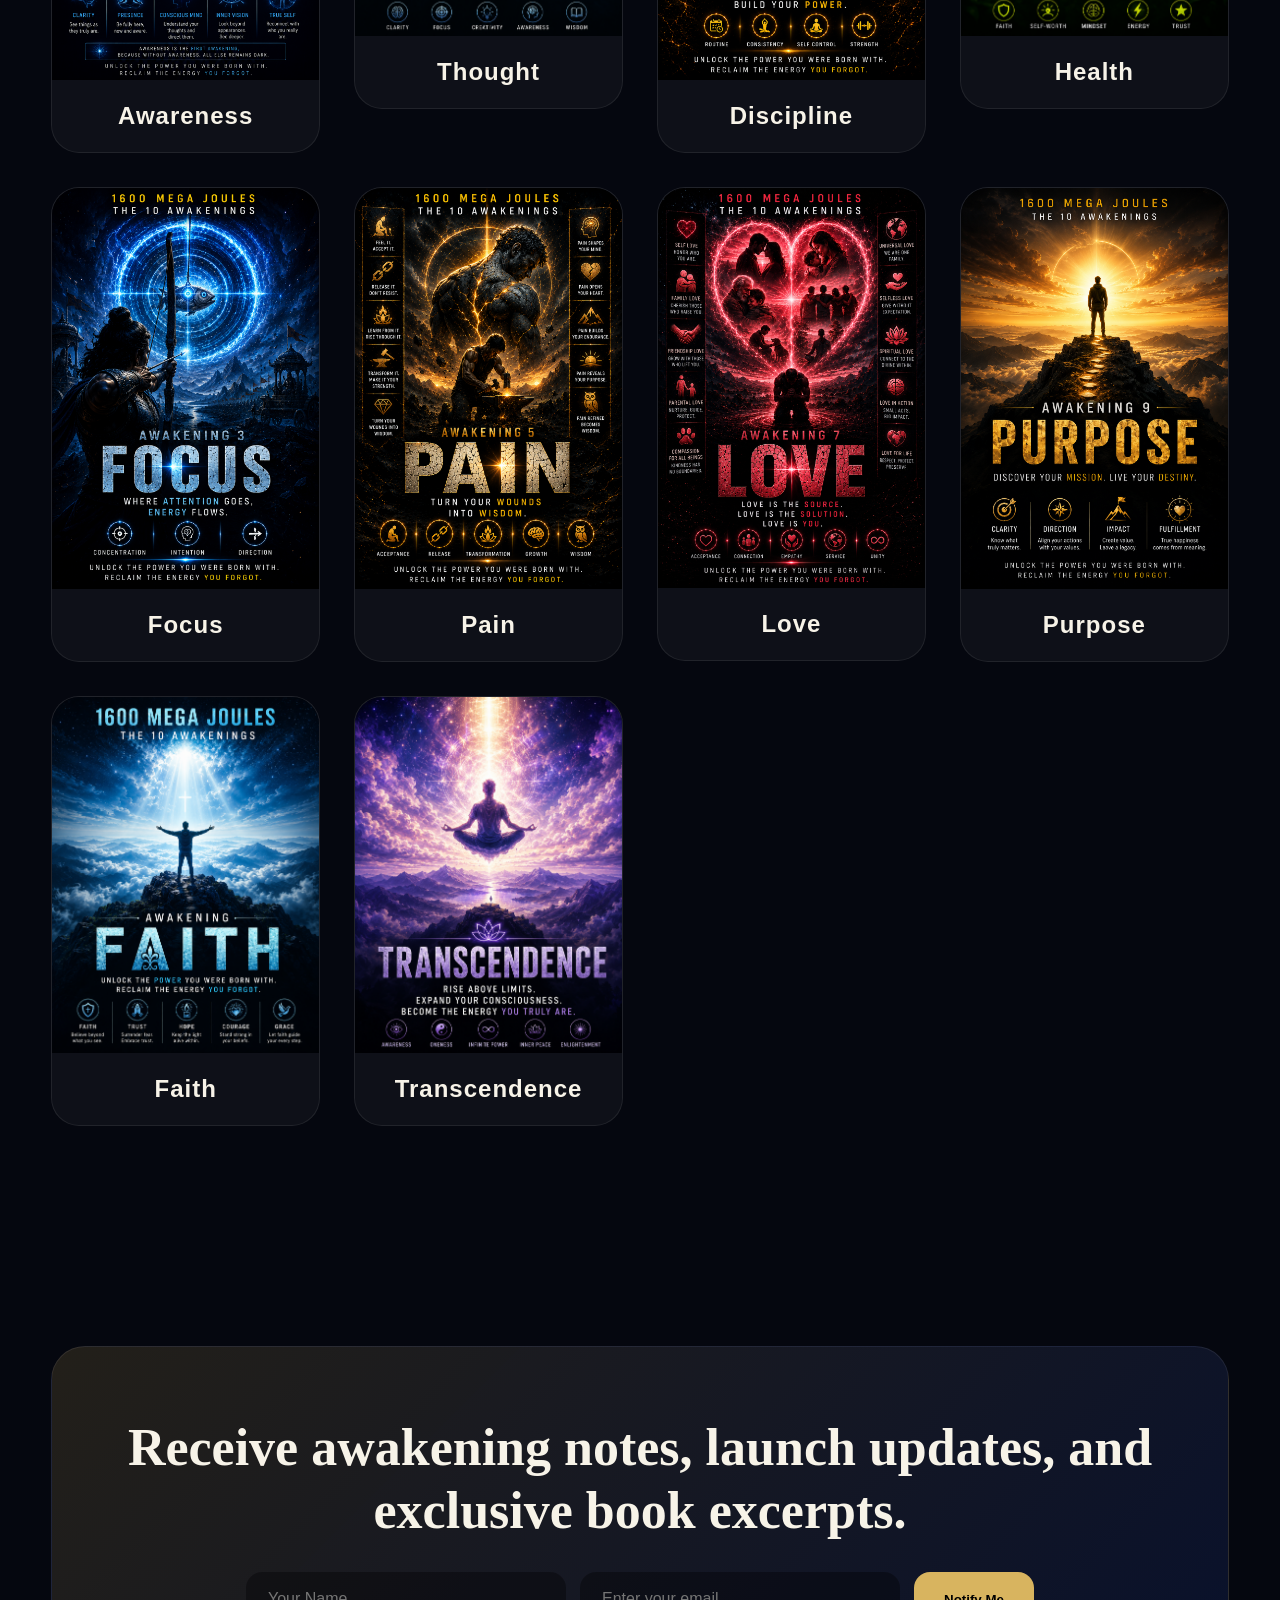
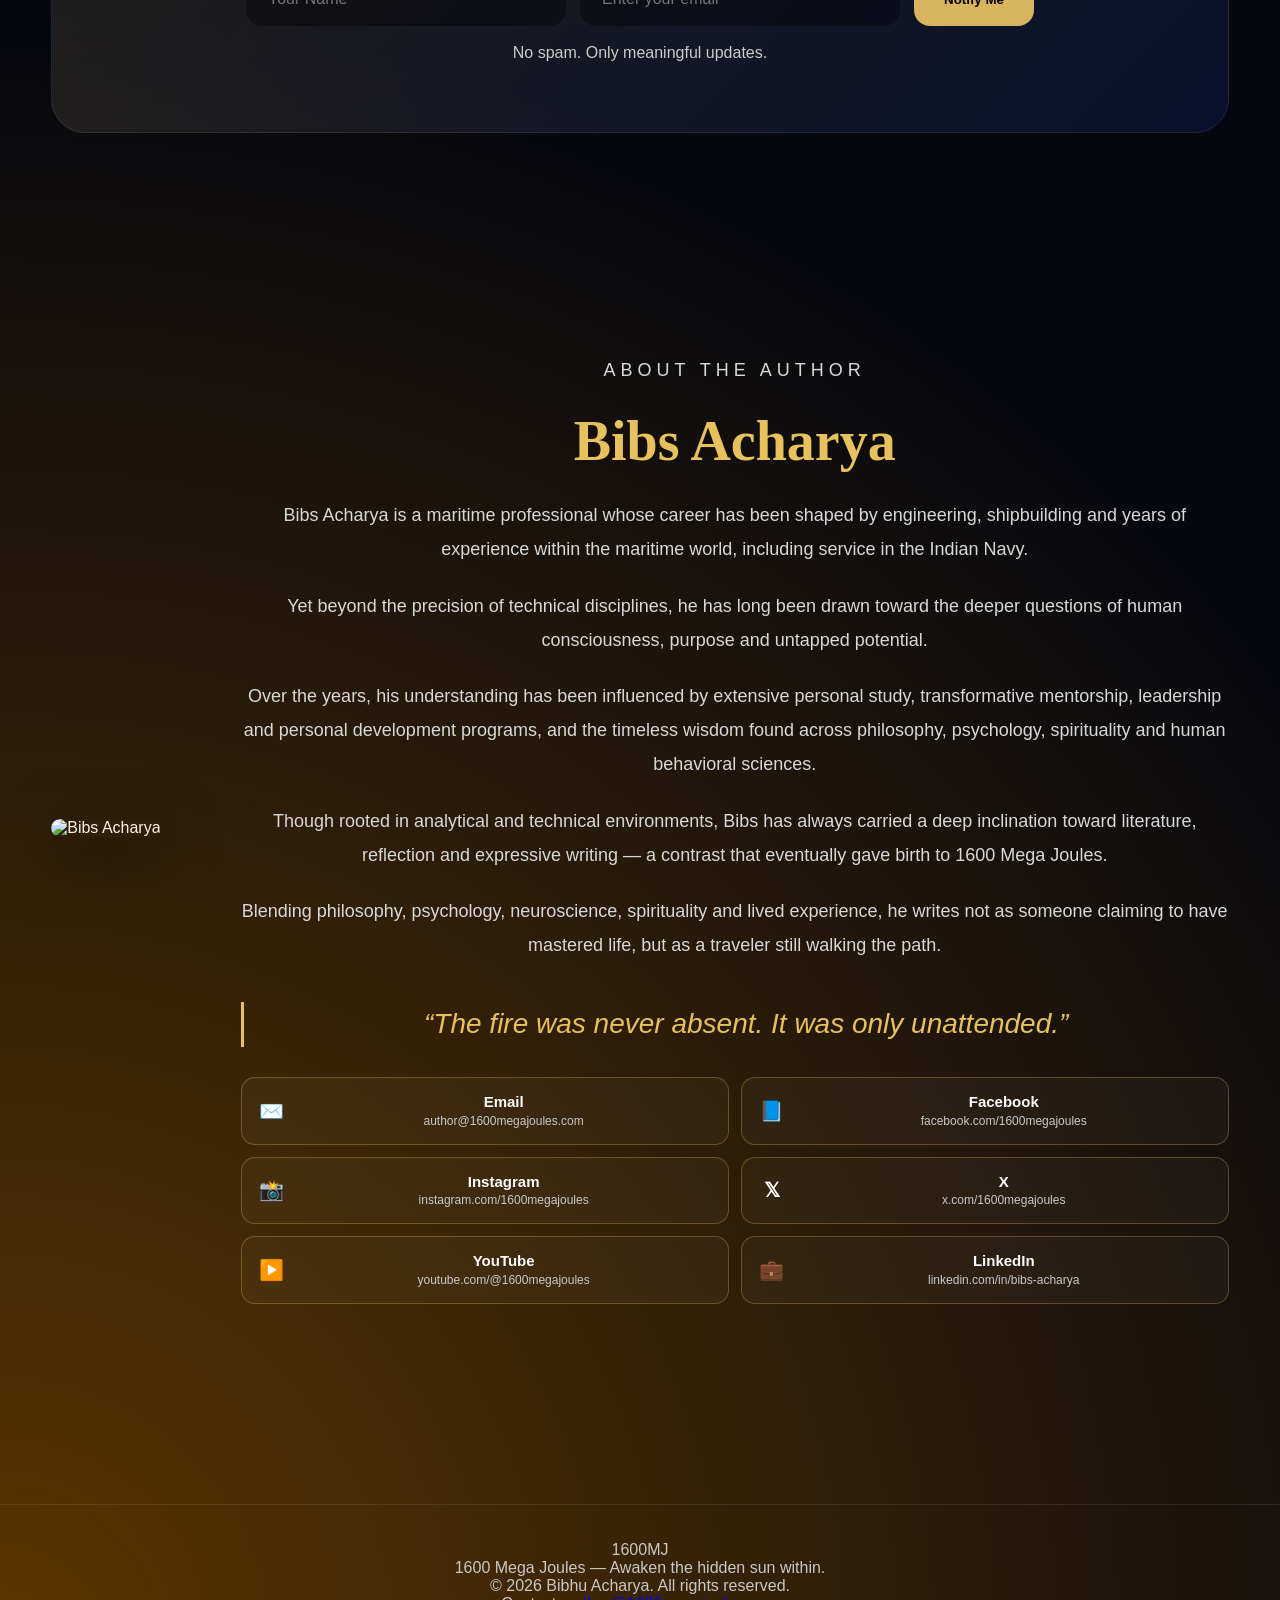
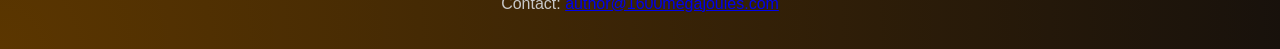
==== commit 13bd6d3c: "Update index.html" ====
--- a/index.html
+++ b/index.html
@@ -250,7 +250,7 @@
 <div class="author-container">
 
 <div class="author-image">
-<img src="images/author.png" alt="Bibs Acharya">
+<img src="images/Me_2015.png" alt="Bibs Acharya">
 </div>
 
 <div class="author-content">
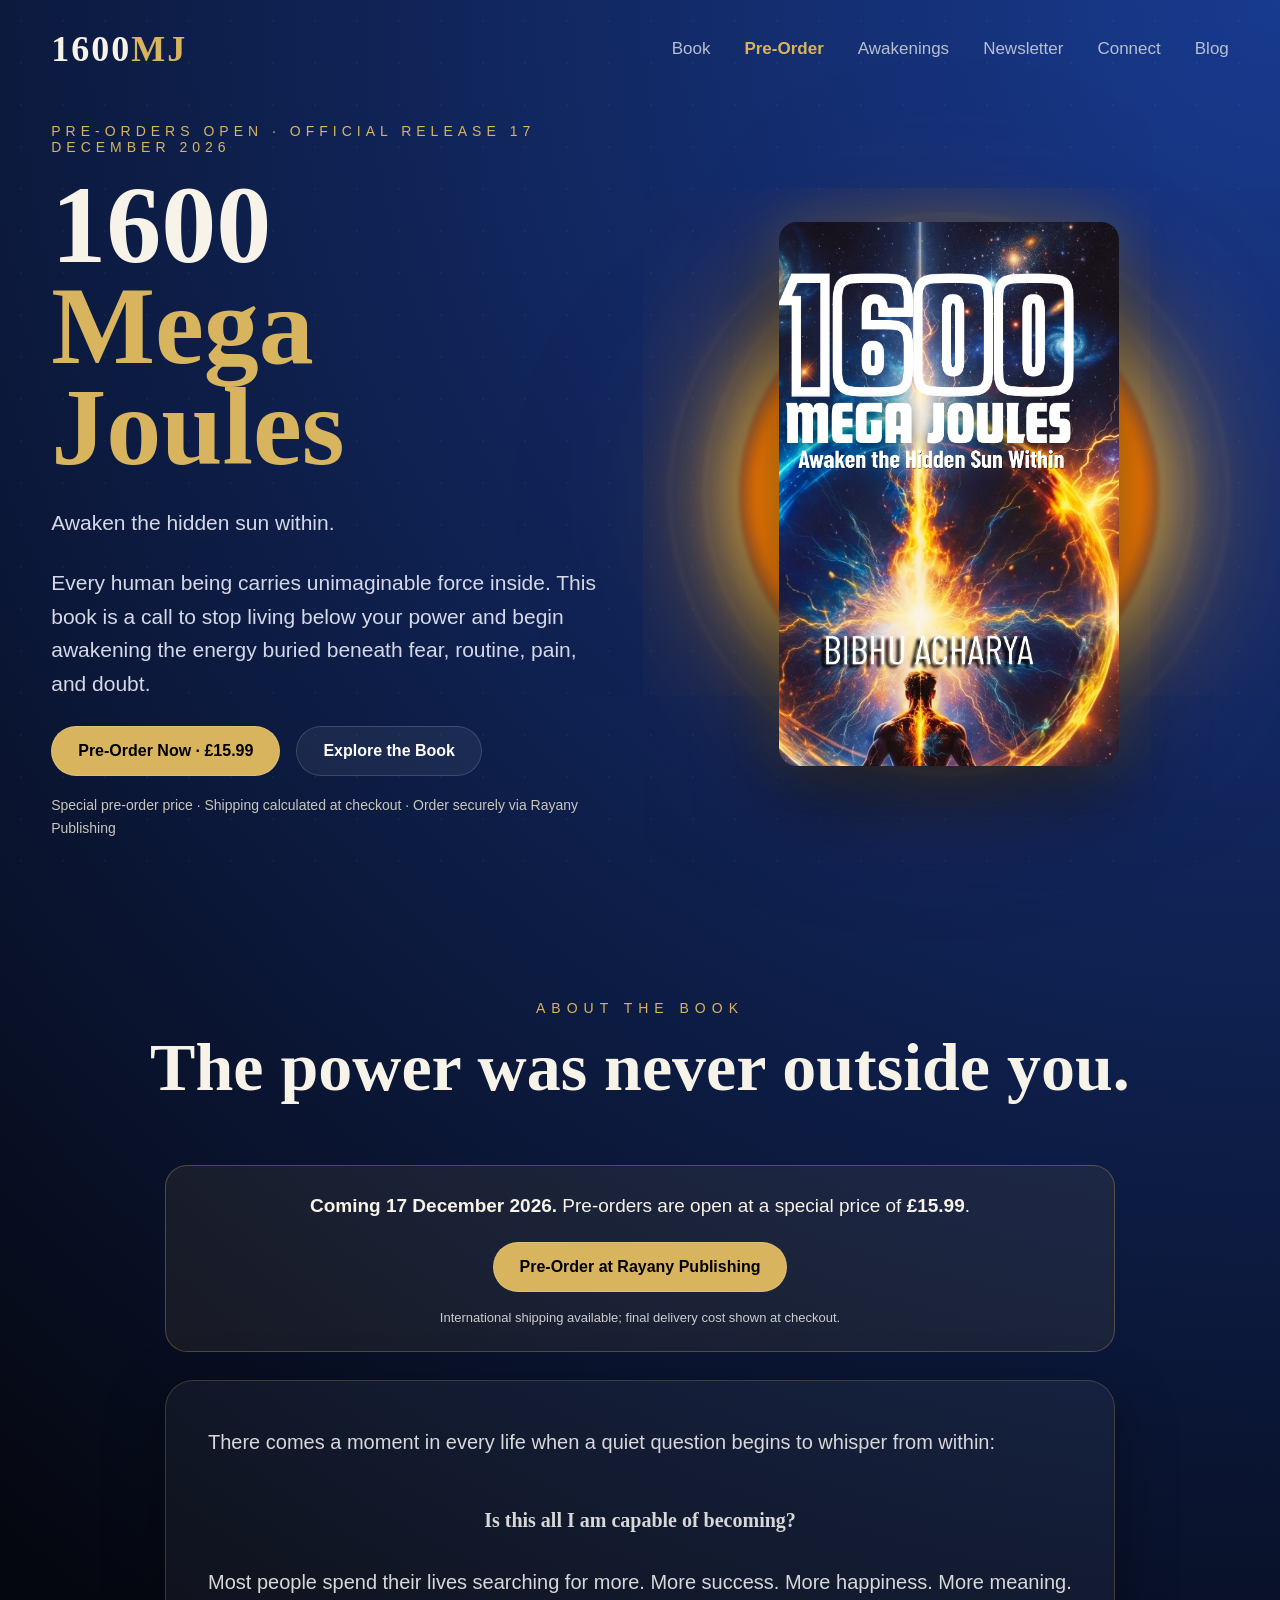
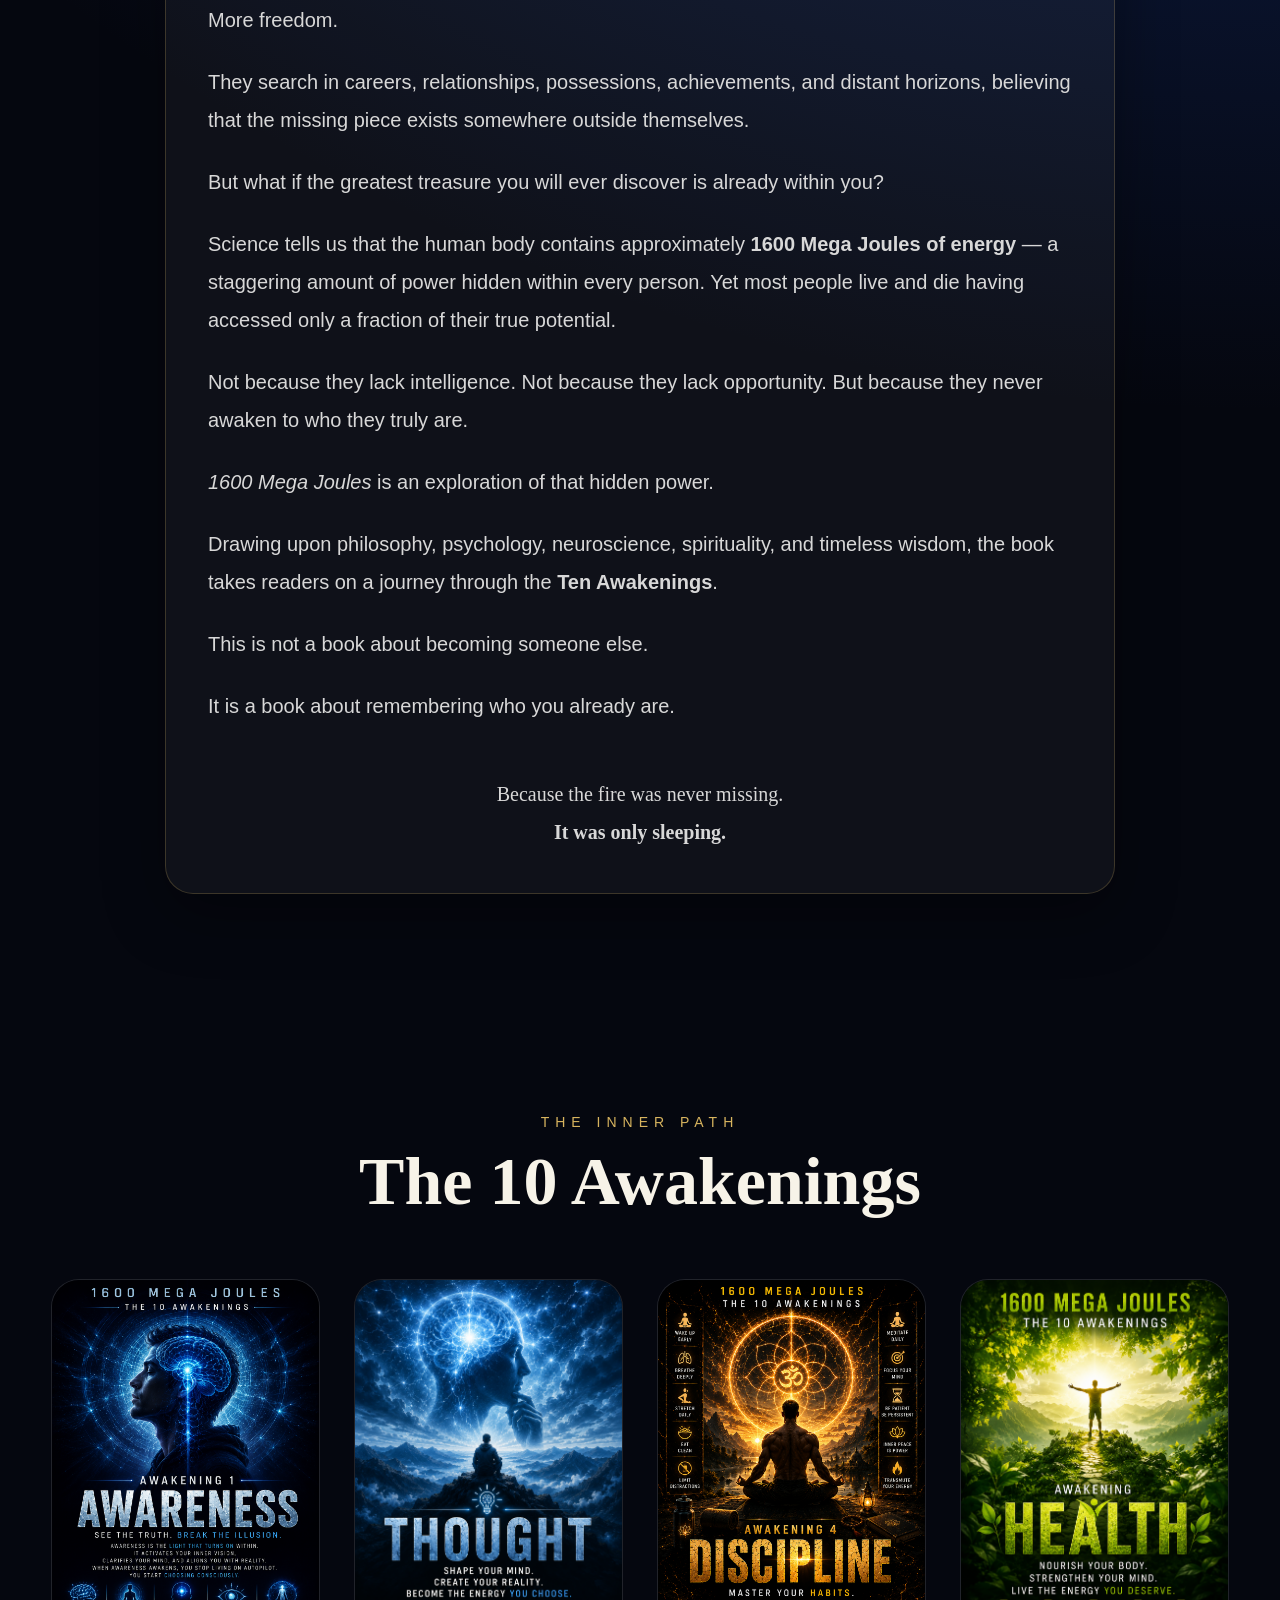
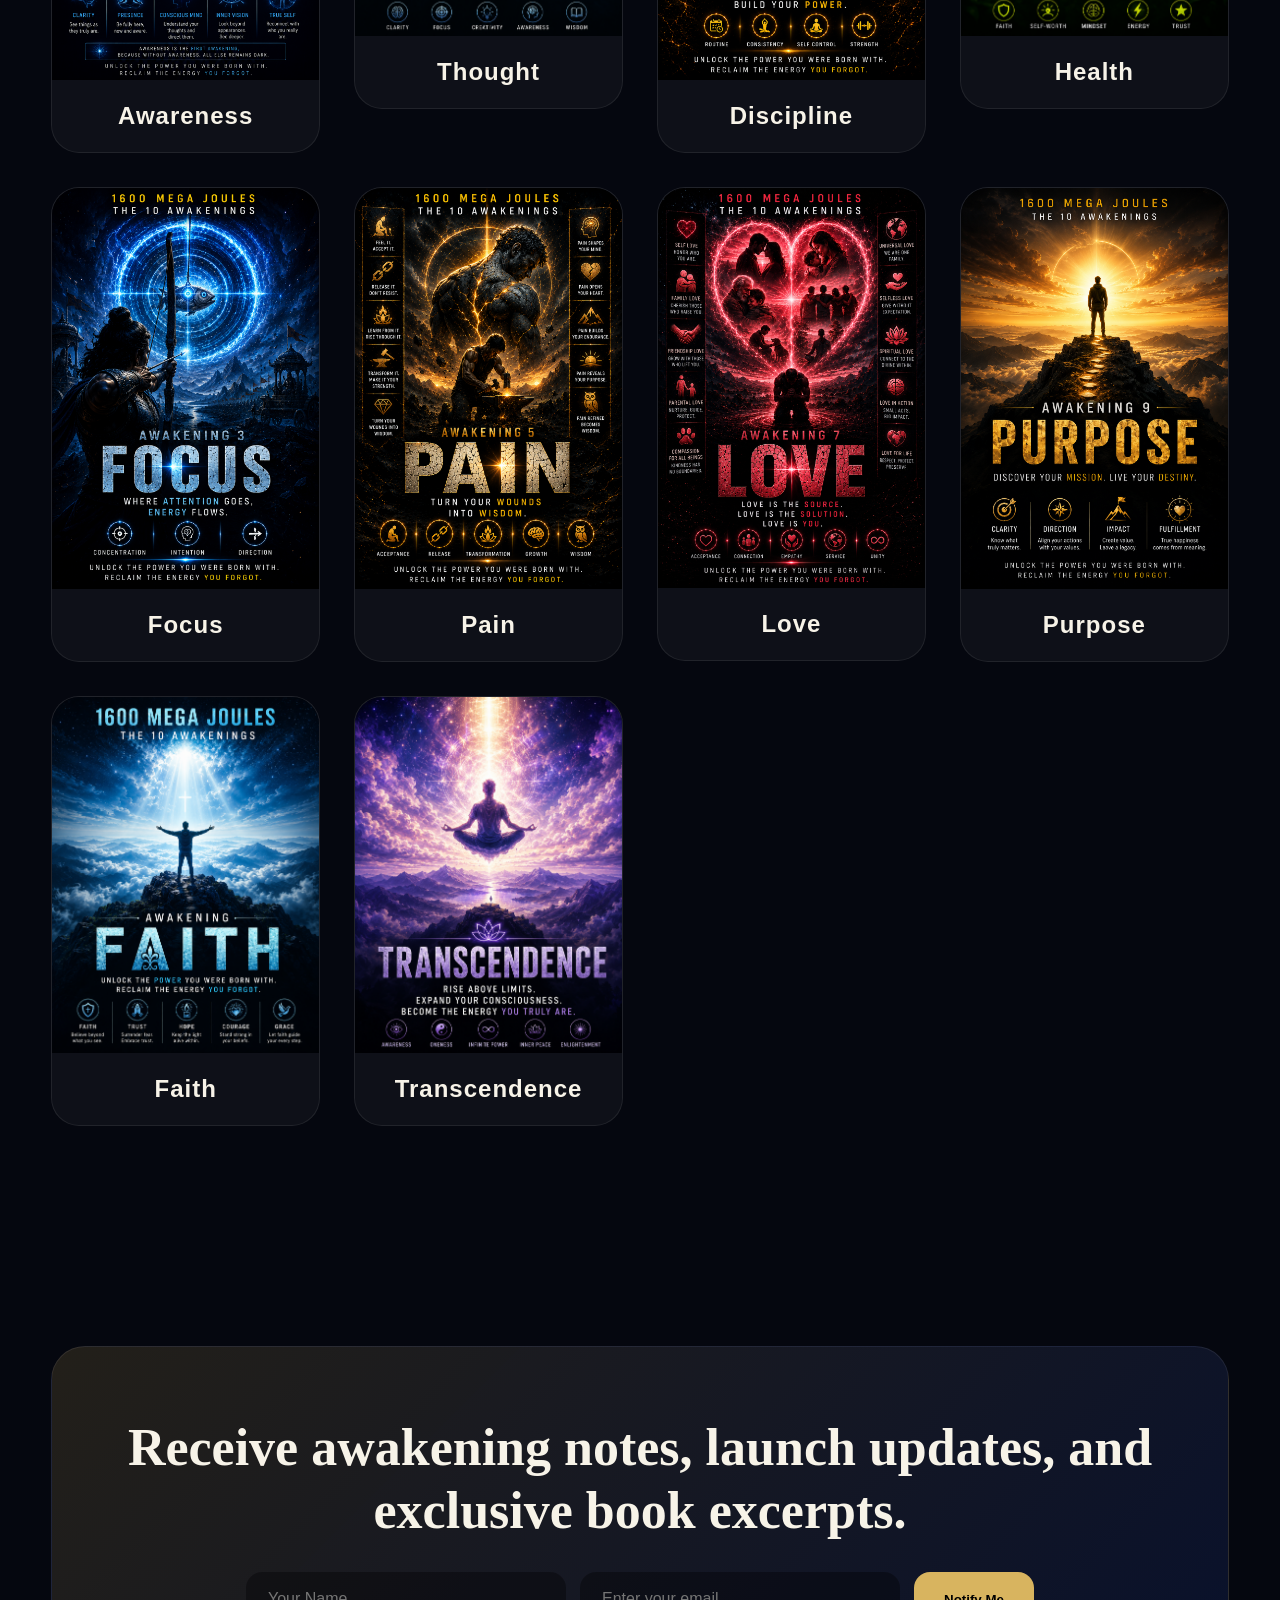
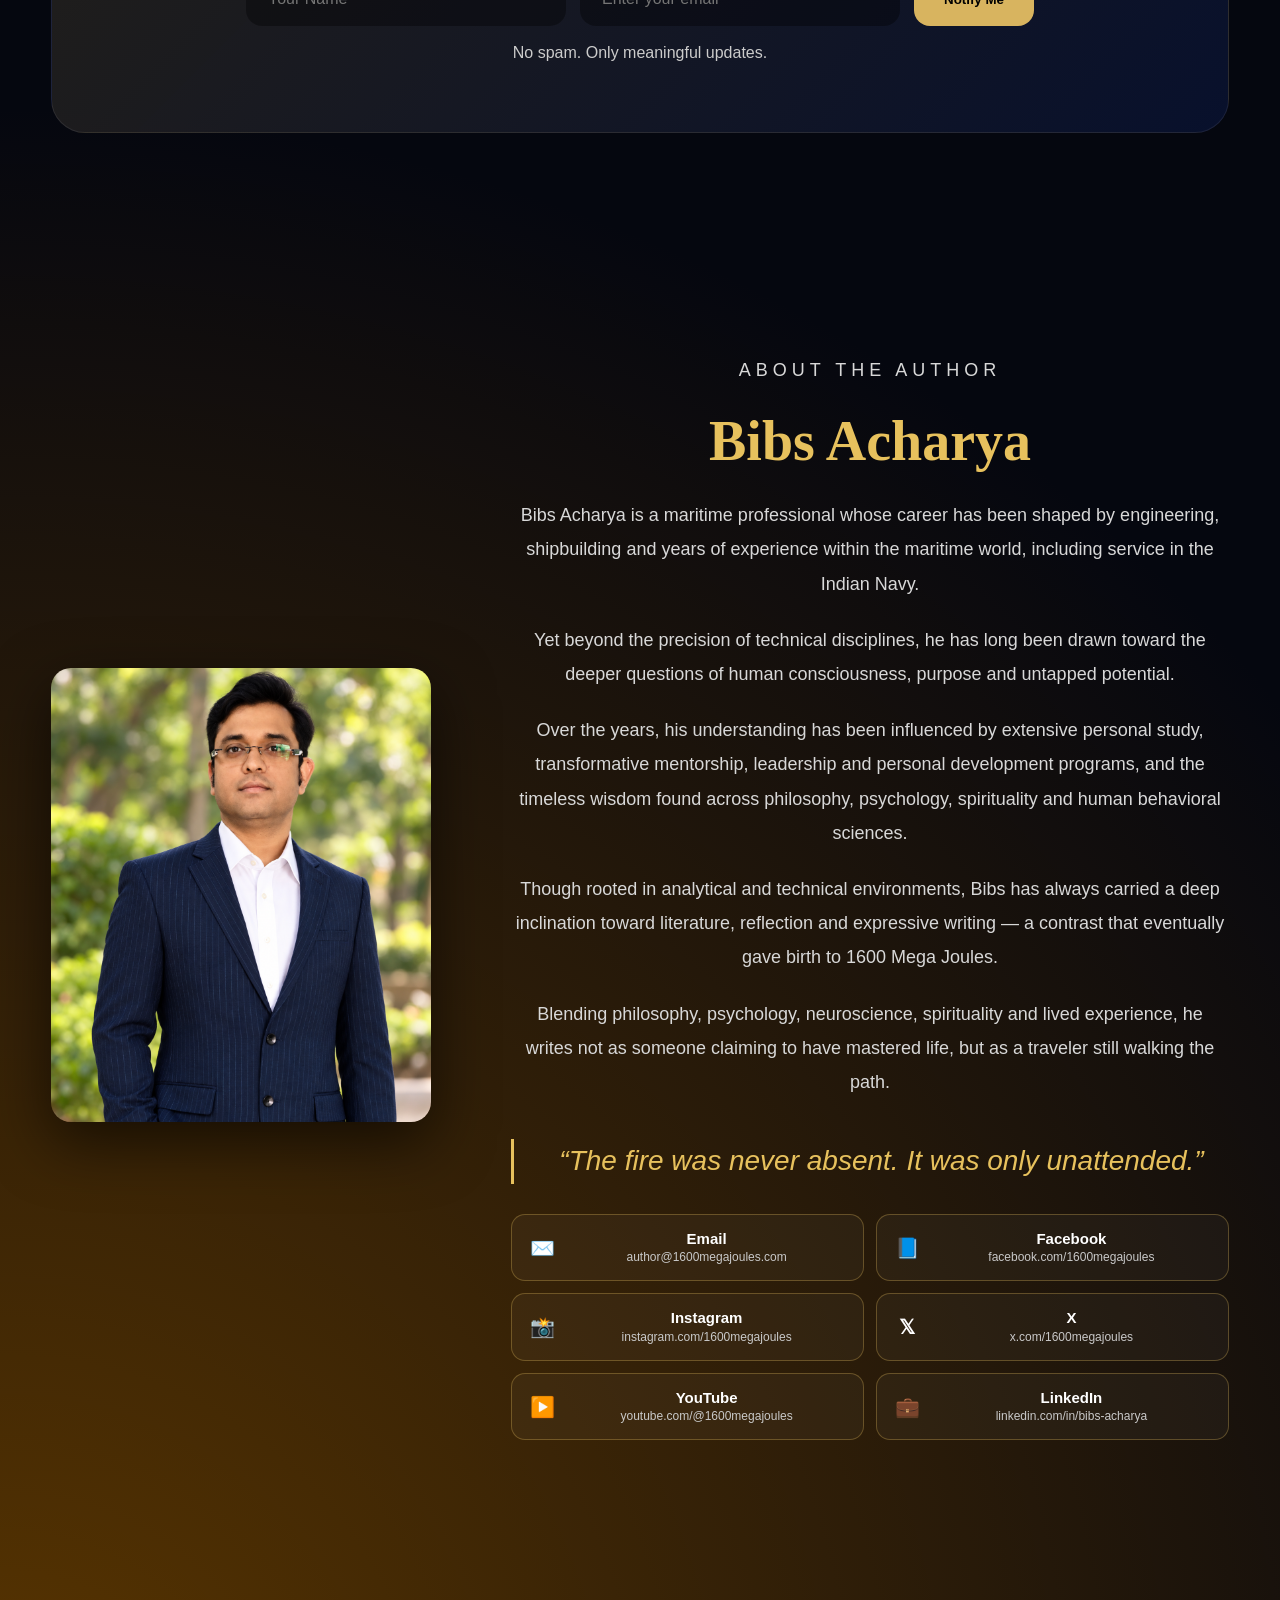
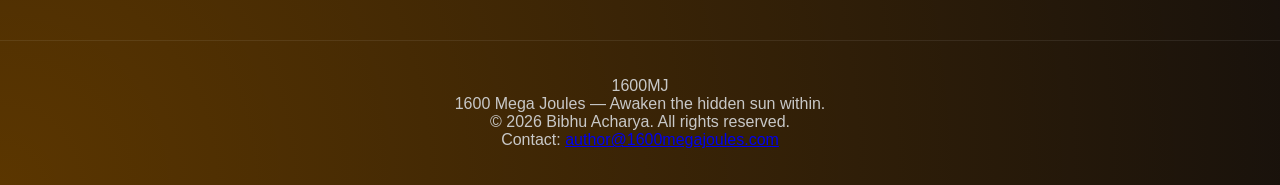
==== commit 344438e5: "Update index.html" ====
--- a/index.html
+++ b/index.html
@@ -245,7 +245,7 @@
 
 </section>
 
-<section class="section author" id="connect">
+<section class="section author">
 
 <div class="author-container">
 
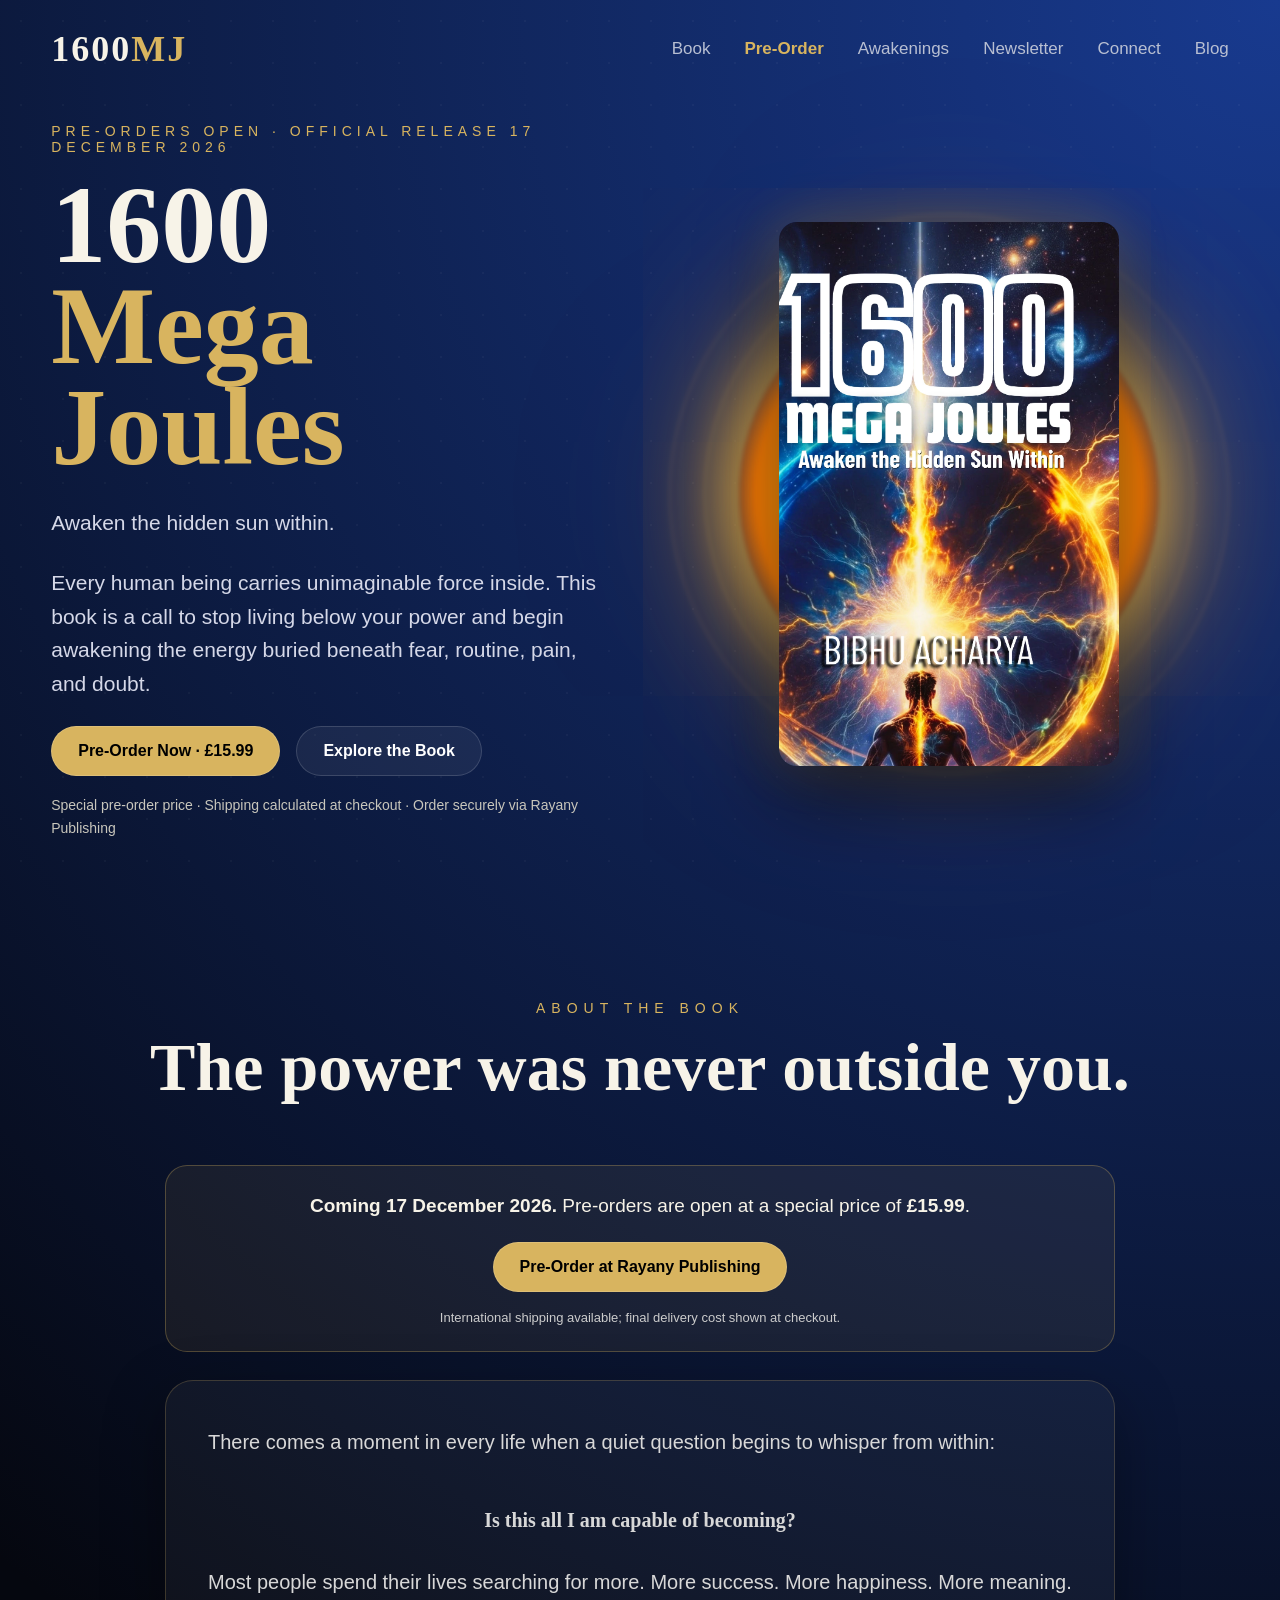
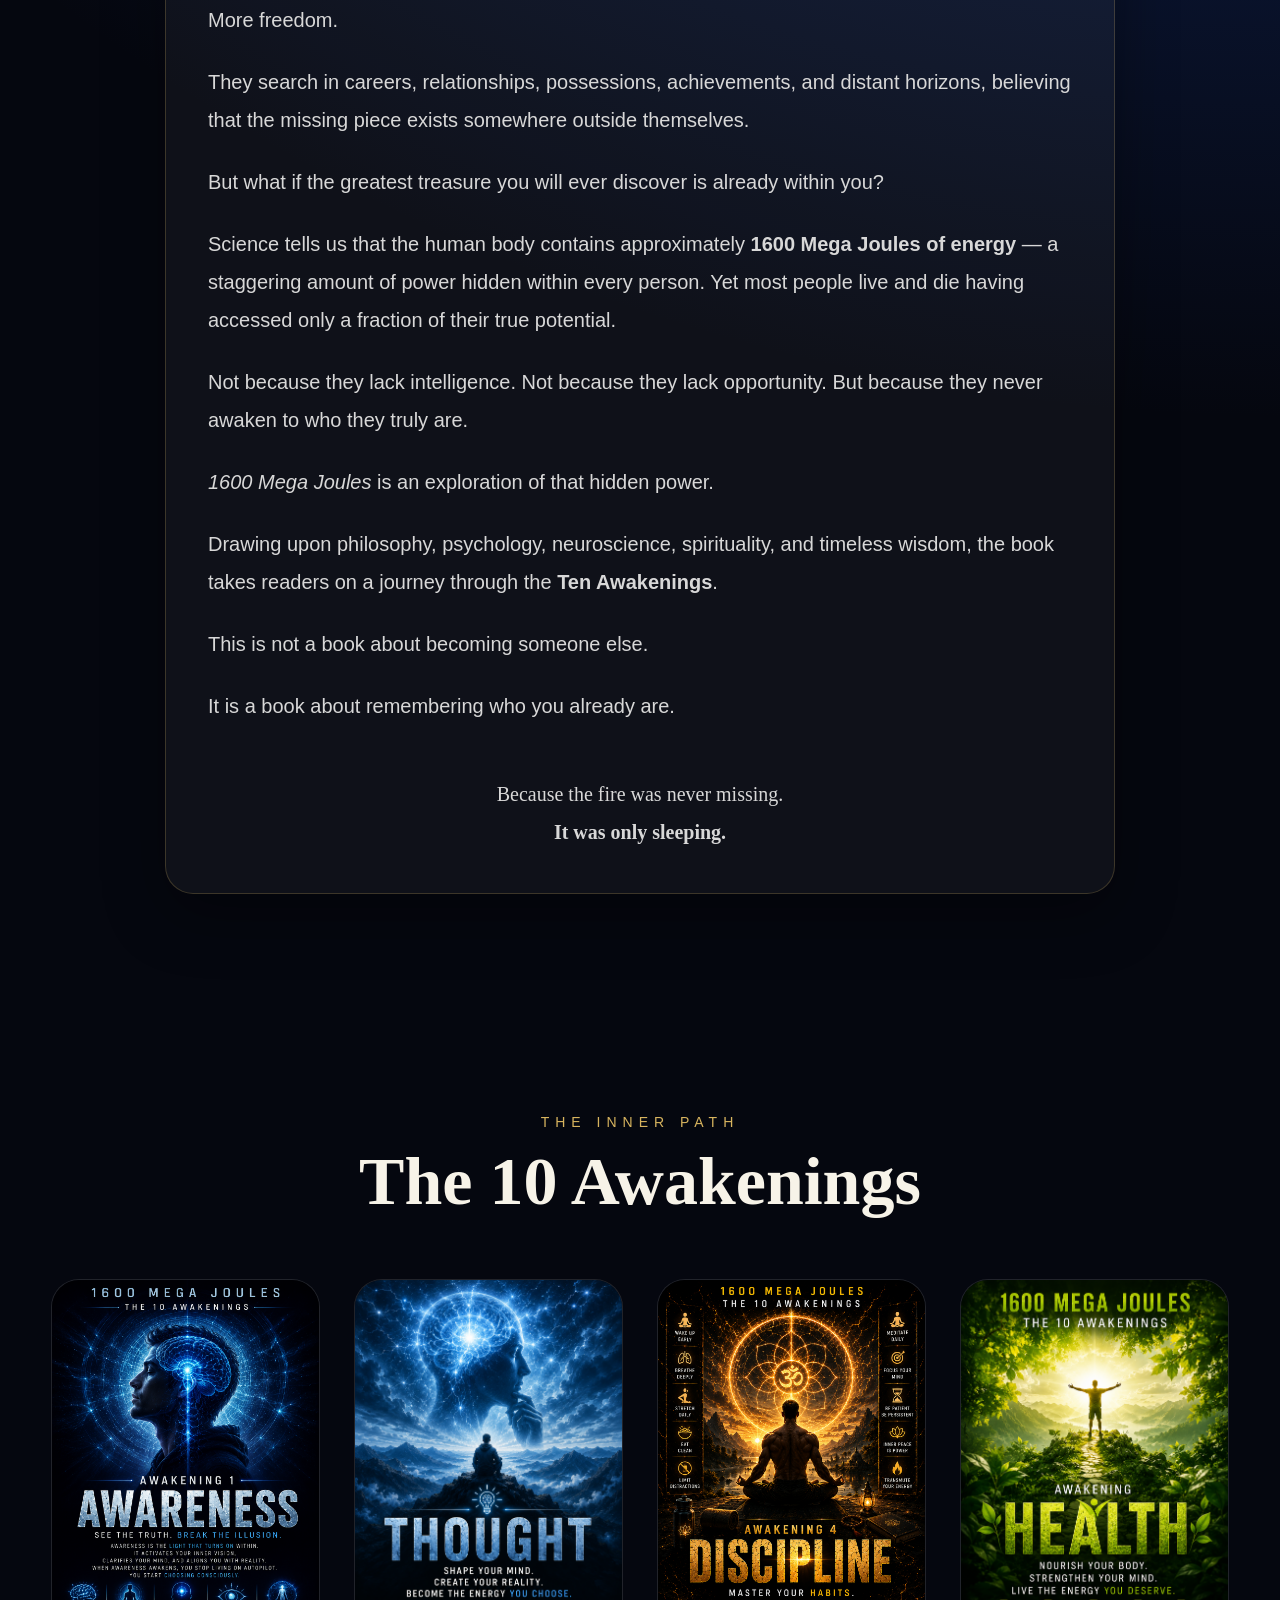
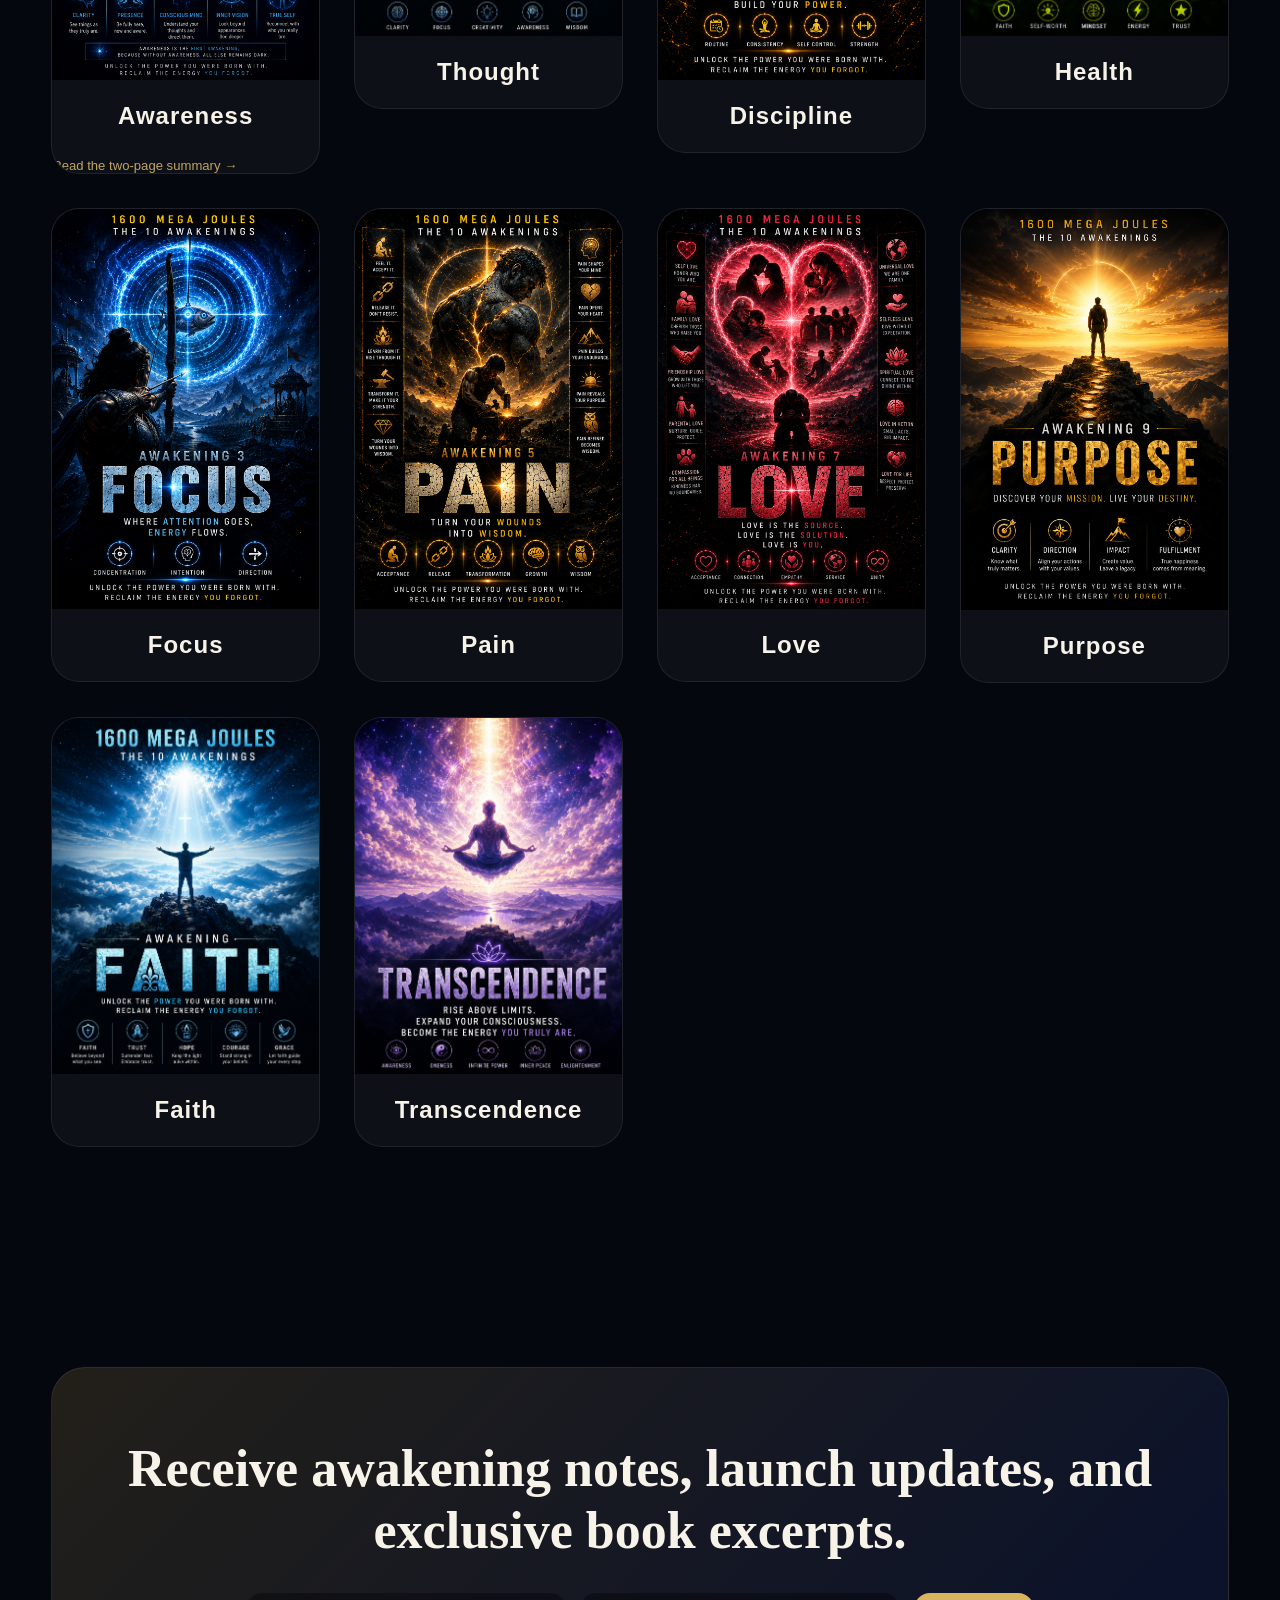
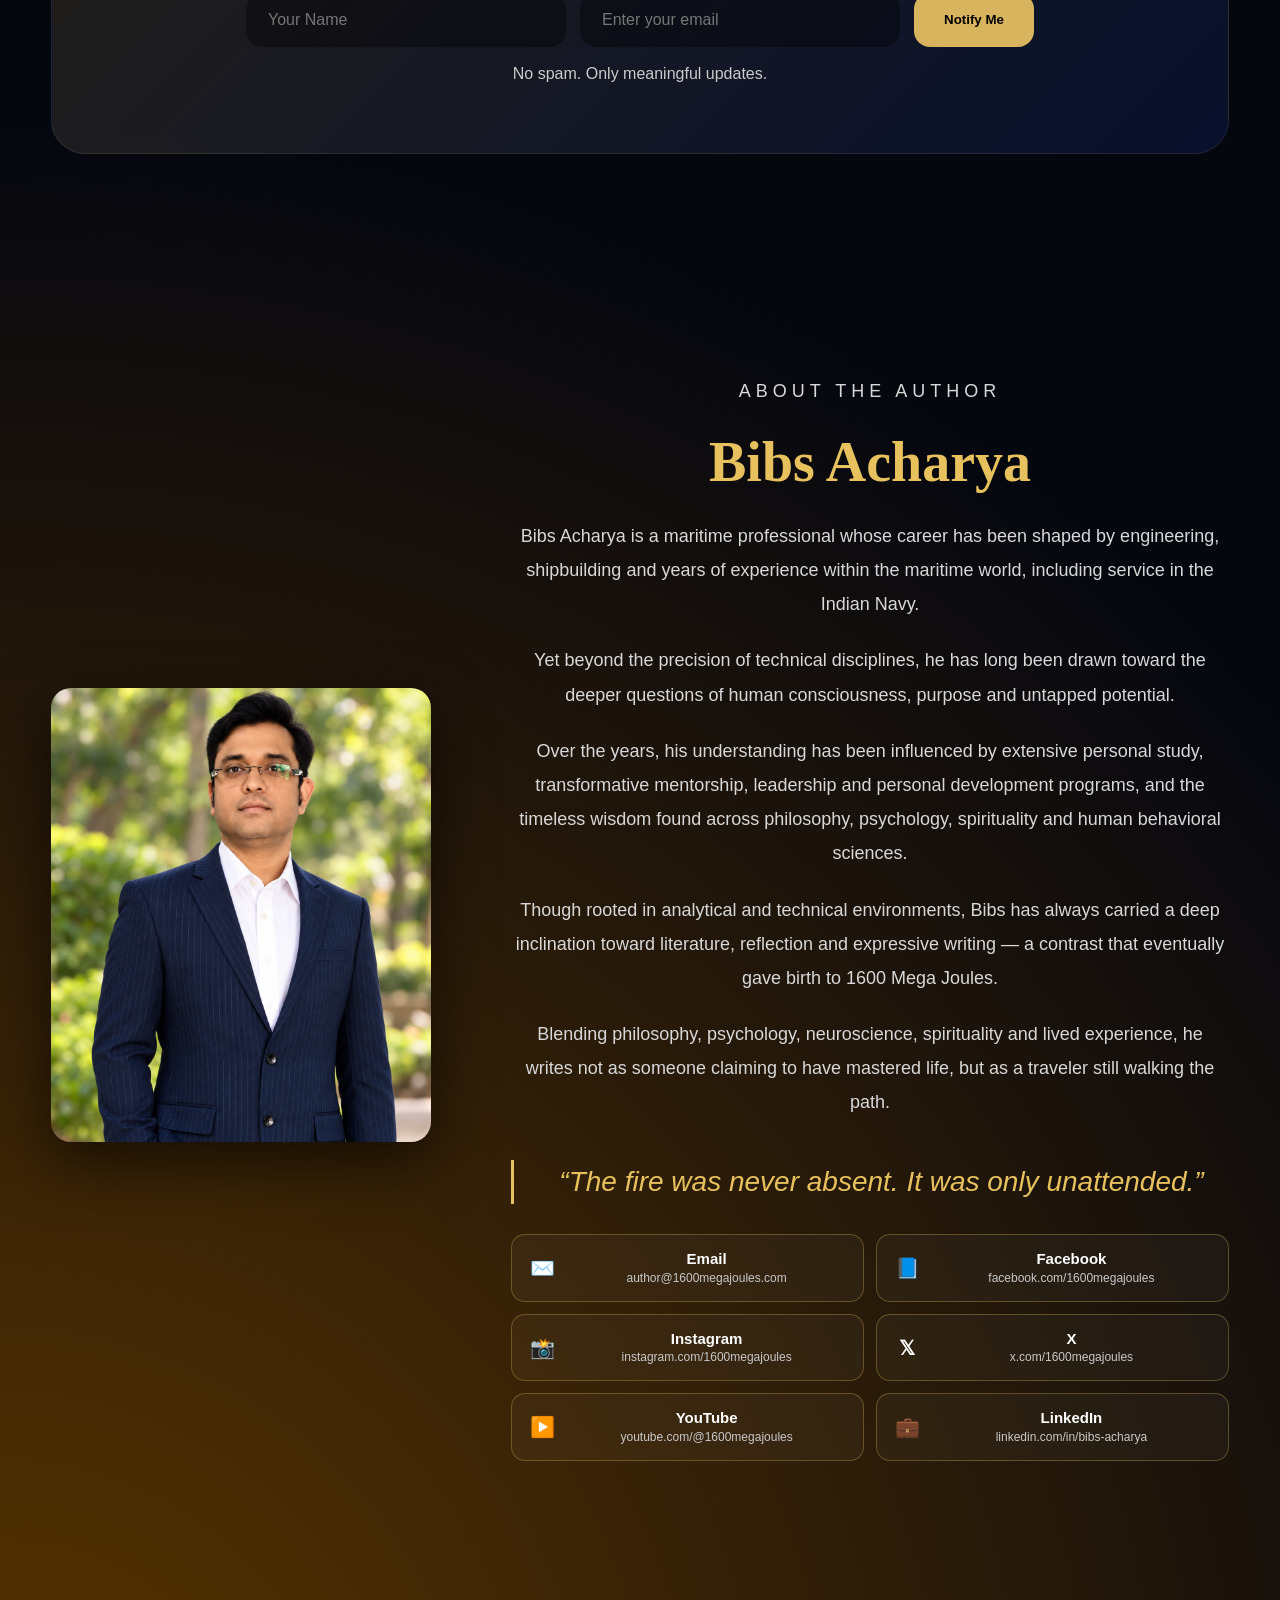
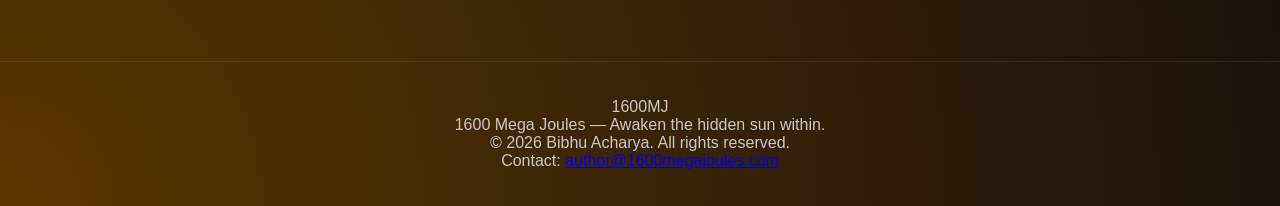
==== commit 6394c095: "Add files via upload Add First Awakening summary with balloon watermark" ====
--- a/index.html
+++ b/index.html
@@ -148,10 +148,11 @@
 
 <div class="grid">
 
-<div class="card">
-<img src="images/awareness.png" />
+<a class="card awakening-link" href="awareness.html" aria-label="Read the Awareness awakening summary">
+<img src="images/awareness.png" alt="Awareness awakening" />
 <h3>Awareness</h3>
-</div>
+<p class="card-hint">Read the two-page summary →</p>
+</a>
 
 <div class="card">
 <img src="images/thought.png" />
@@ -285,7 +286,7 @@
 “The fire was never absent. It was only unattended.”
 </blockquote>
 
-<div class="author-social-links" aria-label="Author contact and social media">
+<div id="connect" class="author-social-links" aria-label="Author contact and social media">
   <a href="mailto:author@1600megajoules.com"><span aria-hidden="true">✉️</span><strong>Email</strong><span class="social-destination">author@1600megajoules.com</span></a>
   <a href="https://facebook.com/1600megajoules" target="_blank" rel="noopener noreferrer"><span aria-hidden="true">📘</span><strong>Facebook</strong><span class="social-destination">facebook.com/1600megajoules</span></a>
   <a href="https://instagram.com/1600megajoules" target="_blank" rel="noopener noreferrer"><span aria-hidden="true">📸</span><strong>Instagram</strong><span class="social-destination">instagram.com/1600megajoules</span></a>
--- a/style.css
+++ b/style.css
@@ -626,3 +626,8 @@
 .author-social-links .social-destination {font-size:12px;line-height:1.5;color:#c9c9c9;overflow-wrap:anywhere;}
 .author-social-links .x-icon {font-weight:800;}
 @media(max-width:680px){.author-social-links{grid-template-columns:1fr;}.author-social-links a{padding:12px 14px;}}
+
+/* Clickable awakening balloon; preserves existing card design. */
+.awakening-link { display:block; color:inherit; text-decoration:none; cursor:pointer; }
+.awakening-link:hover, .awakening-link:focus-visible { outline:2px solid #dfb85b; outline-offset:4px; transform:translateY(-3px); }
+.card-hint { font-size:0.82rem; opacity:0.82; color:#e8c76e; margin-top:0.35rem; }
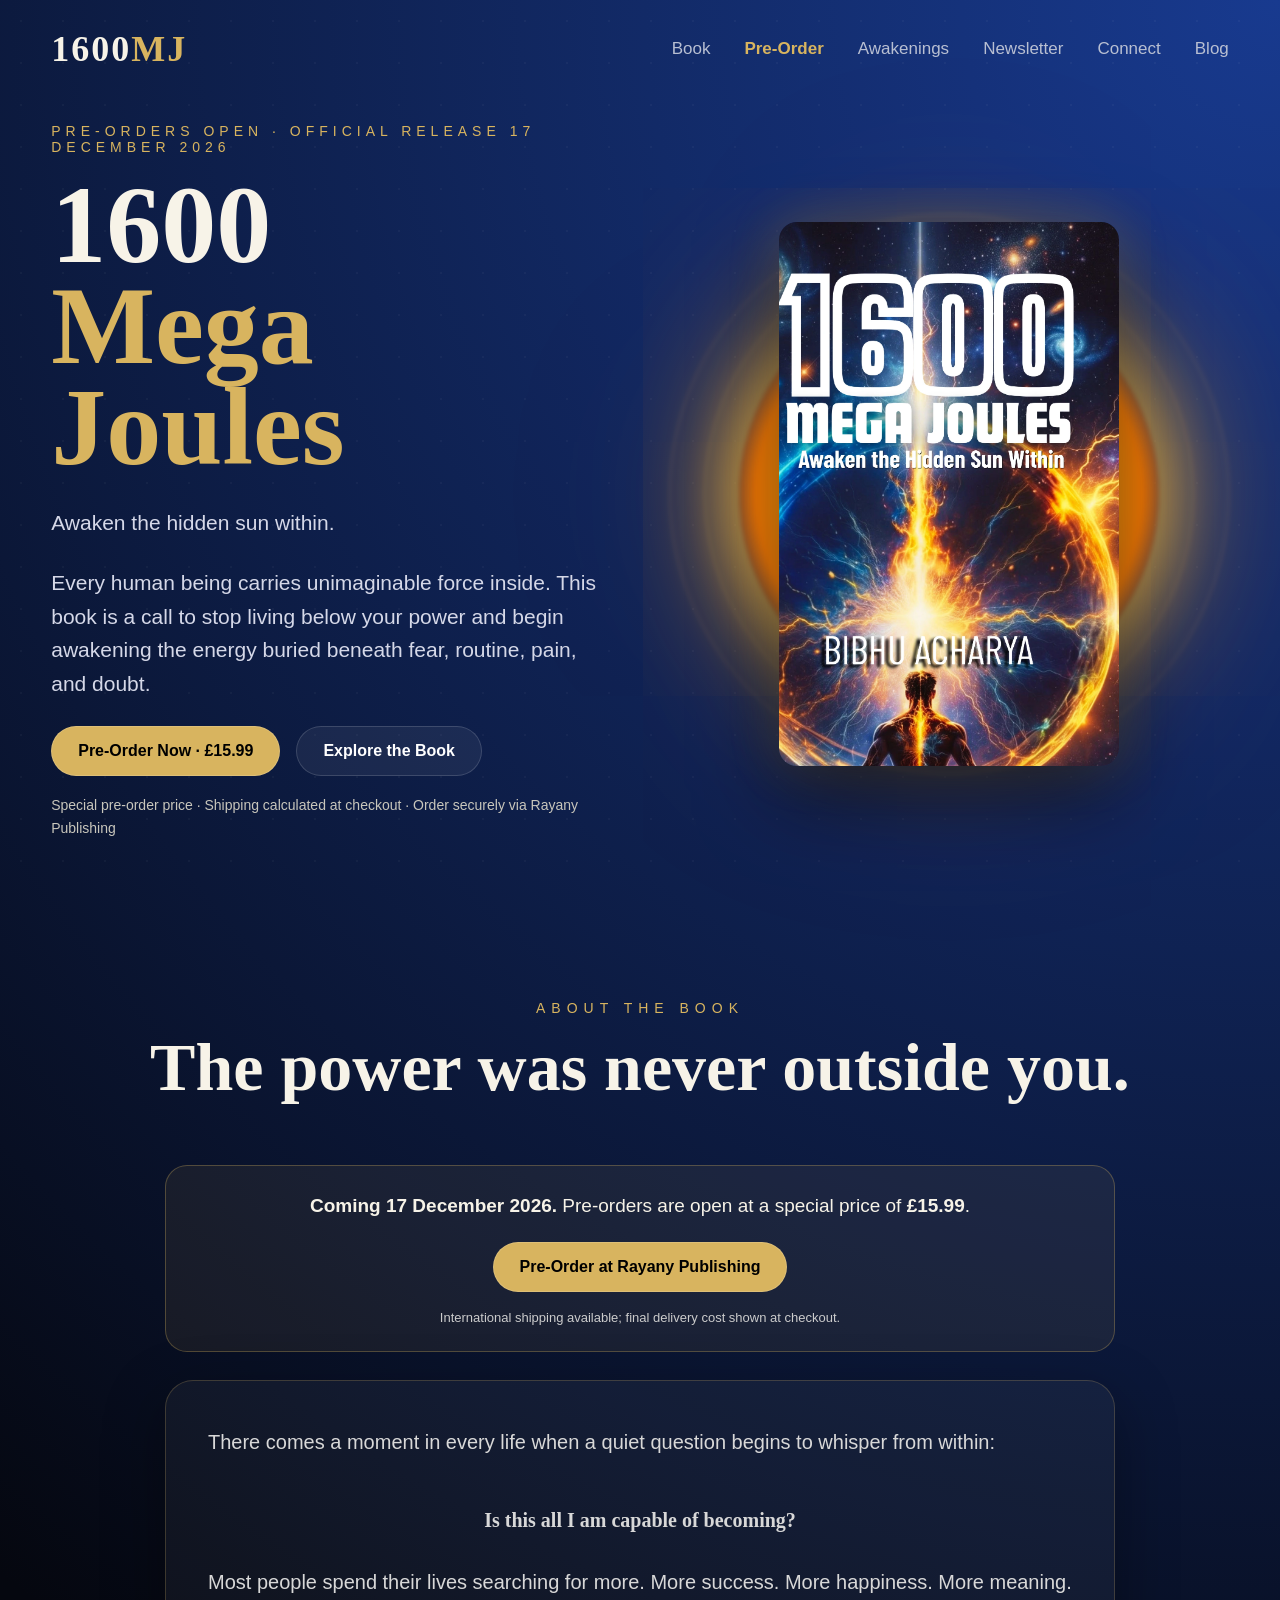
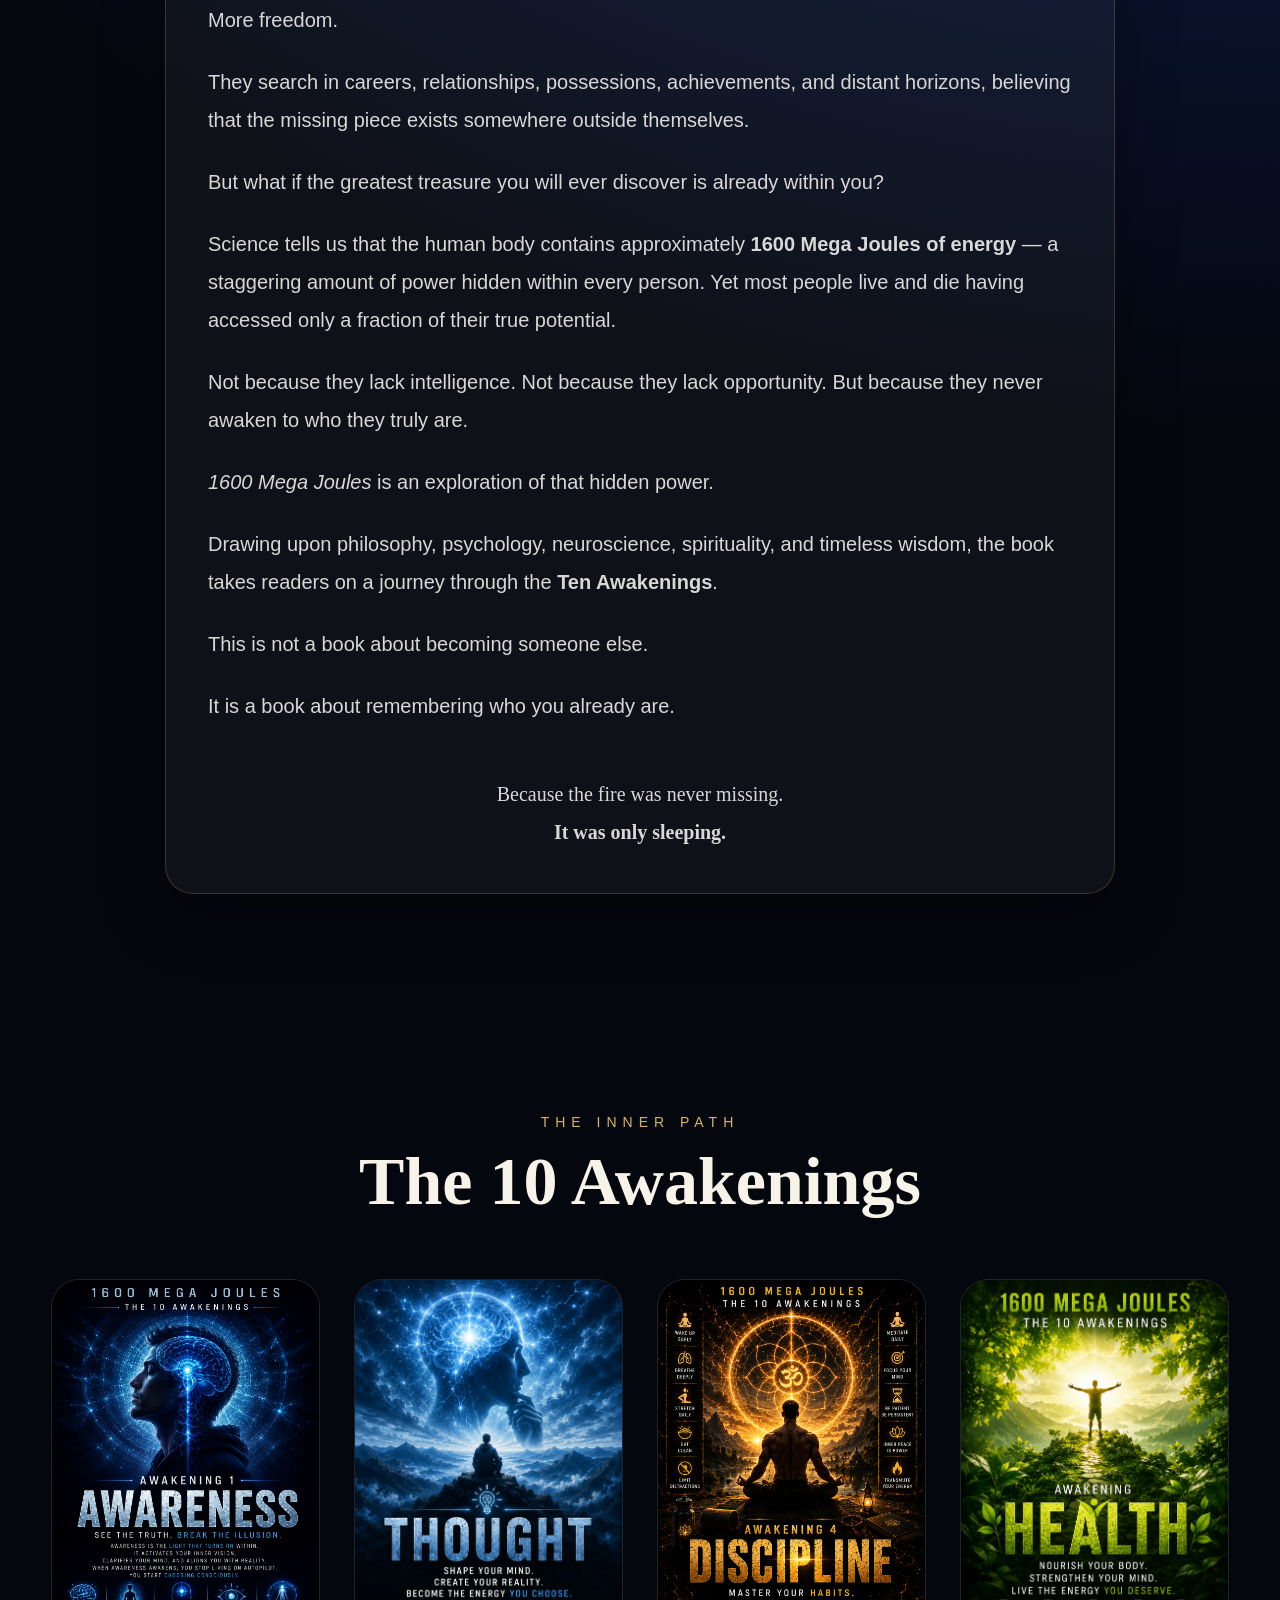
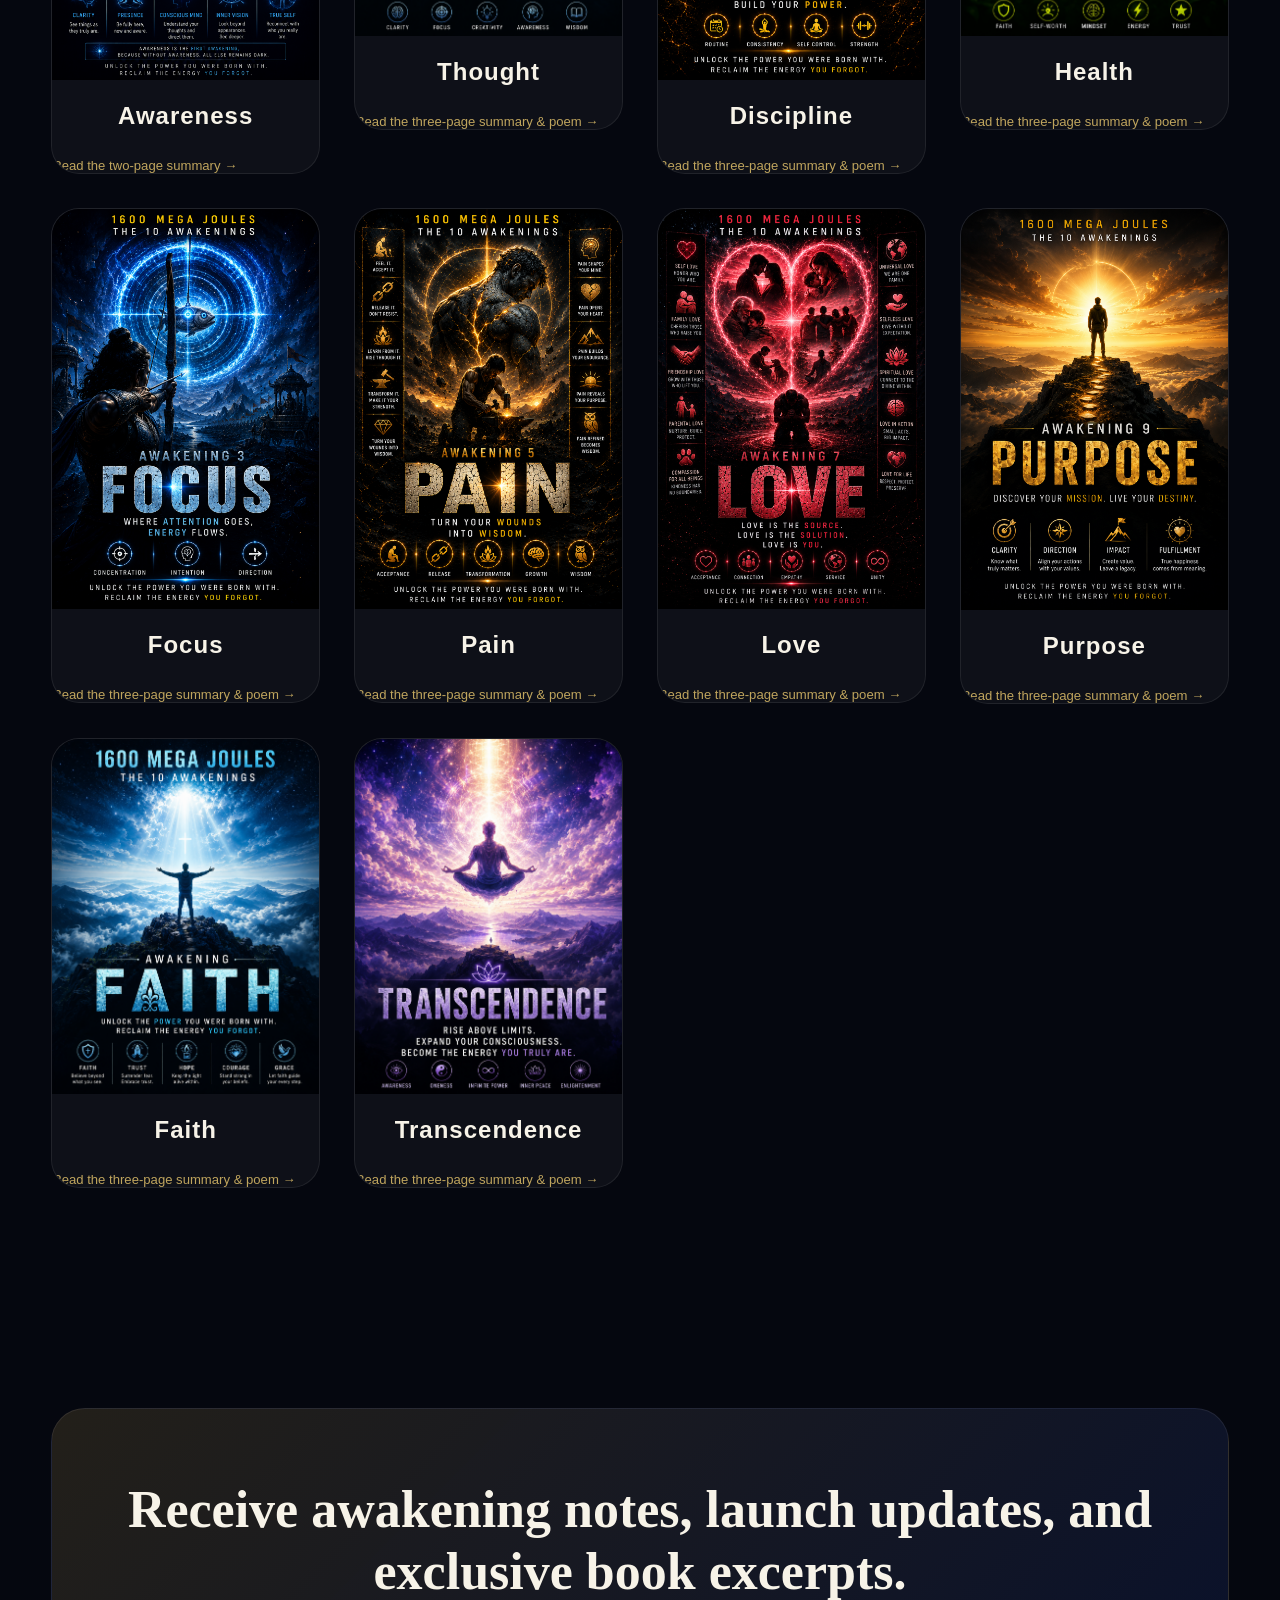
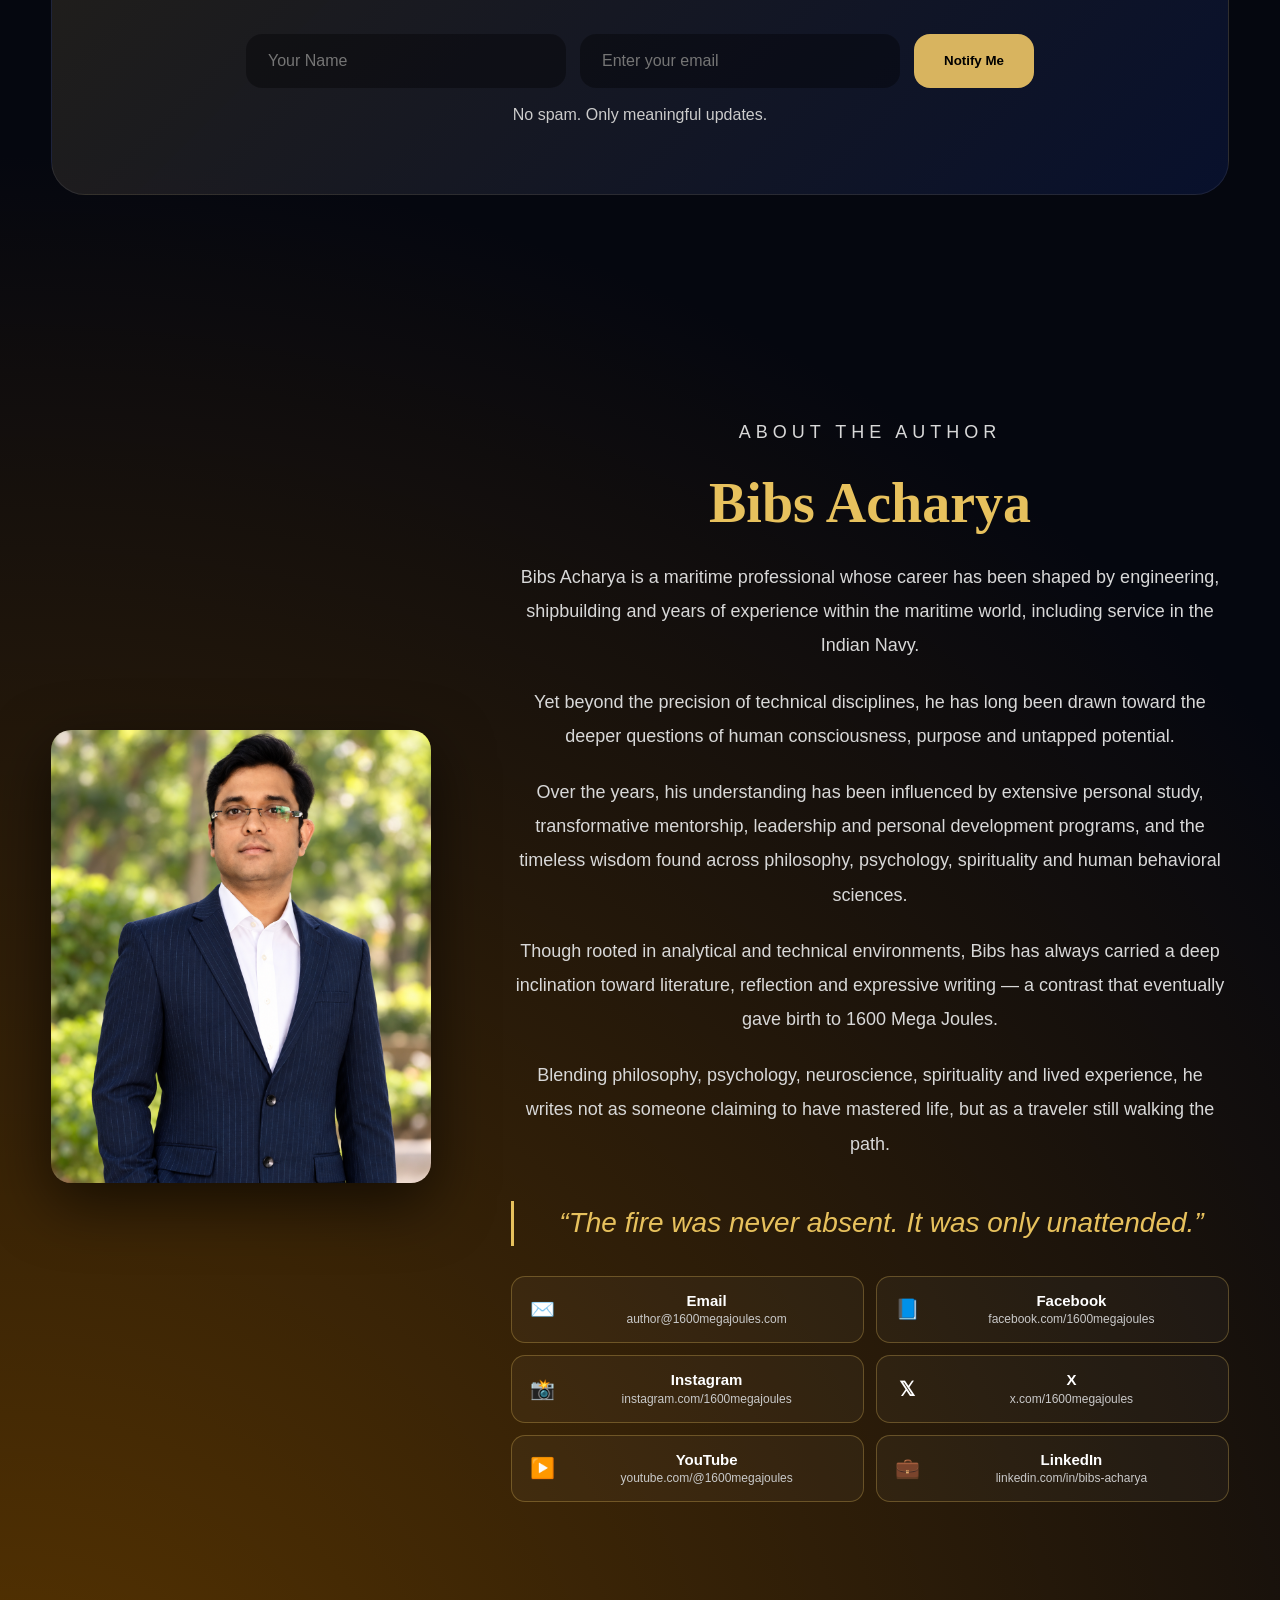
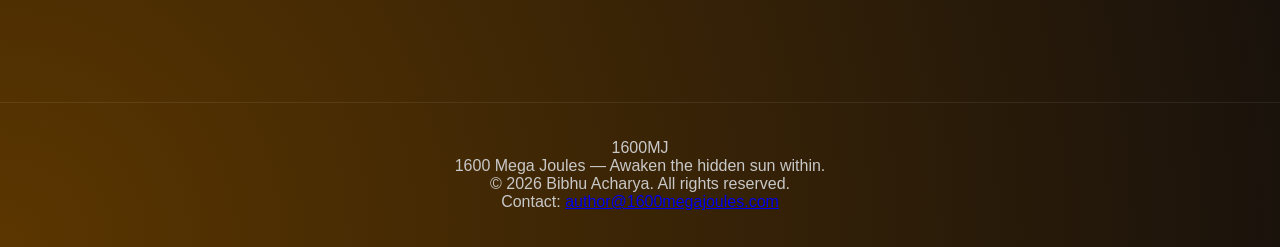
==== commit bf9985fd: "Add files via upload Add nine Awakening summaries and spiritual poems" ====
--- a/index.html
+++ b/index.html
@@ -154,50 +154,59 @@
 <p class="card-hint">Read the two-page summary →</p>
 </a>
 
-<div class="card">
-<img src="images/thought.png" />
+<a class="card awakening-link" href="thought.html" aria-label="Read the Thought awakening summary and poem">
+<img src="images/thought.png" alt="Thought awakening" />
 <h3>Thought</h3>
-</div>
-
-<div class="card">
-<img src="images/discipline.png" />
+<p class="card-hint">Read the three-page summary &amp; poem →</p>
+</a>
+
+<a class="card awakening-link" href="discipline.html" aria-label="Read the Discipline awakening summary and poem">
+<img src="images/discipline.png" alt="Discipline awakening" />
 <h3>Discipline</h3>
-</div>
-
-<div class="card">
-<img src="images/health.png" />
+<p class="card-hint">Read the three-page summary &amp; poem →</p>
+</a>
+
+<a class="card awakening-link" href="health.html" aria-label="Read the Health awakening summary and poem">
+<img src="images/health.png" alt="Health awakening" />
 <h3>Health</h3>
-</div>
-
-<div class="card">
-<img src="images/focus.png" />
+<p class="card-hint">Read the three-page summary &amp; poem →</p>
+</a>
+
+<a class="card awakening-link" href="focus.html" aria-label="Read the Focus awakening summary and poem">
+<img src="images/focus.png" alt="Focus awakening" />
 <h3>Focus</h3>
-</div>
-
-<div class="card">
-<img src="images/pain.png" />
+<p class="card-hint">Read the three-page summary &amp; poem →</p>
+</a>
+
+<a class="card awakening-link" href="pain.html" aria-label="Read the Pain awakening summary and poem">
+<img src="images/pain.png" alt="Pain awakening" />
 <h3>Pain</h3>
-</div>
-
-<div class="card">
-<img src="images/love.png" />
+<p class="card-hint">Read the three-page summary &amp; poem →</p>
+</a>
+
+<a class="card awakening-link" href="love.html" aria-label="Read the Love awakening summary and poem">
+<img src="images/love.png" alt="Love awakening" />
 <h3>Love</h3>
-</div>
-
-<div class="card">
-<img src="images/purpose.png" />
+<p class="card-hint">Read the three-page summary &amp; poem →</p>
+</a>
+
+<a class="card awakening-link" href="purpose.html" aria-label="Read the Purpose awakening summary and poem">
+<img src="images/purpose.png" alt="Purpose awakening" />
 <h3>Purpose</h3>
-</div>
-
-<div class="card">
-<img src="images/faith.png" />
+<p class="card-hint">Read the three-page summary &amp; poem →</p>
+</a>
+
+<a class="card awakening-link" href="faith.html" aria-label="Read the Faith awakening summary and poem">
+<img src="images/faith.png" alt="Faith awakening" />
 <h3>Faith</h3>
-</div>
-
-<div class="card">
-<img src="images/transcendence.png" />
+<p class="card-hint">Read the three-page summary &amp; poem →</p>
+</a>
+
+<a class="card awakening-link" href="transcendence.html" aria-label="Read the Transcendence awakening summary and poem">
+<img src="images/transcendence.png" alt="Transcendence awakening" />
 <h3>Transcendence</h3>
-</div>
+<p class="card-hint">Read the three-page summary &amp; poem →</p>
+</a>
 
 </div>
 
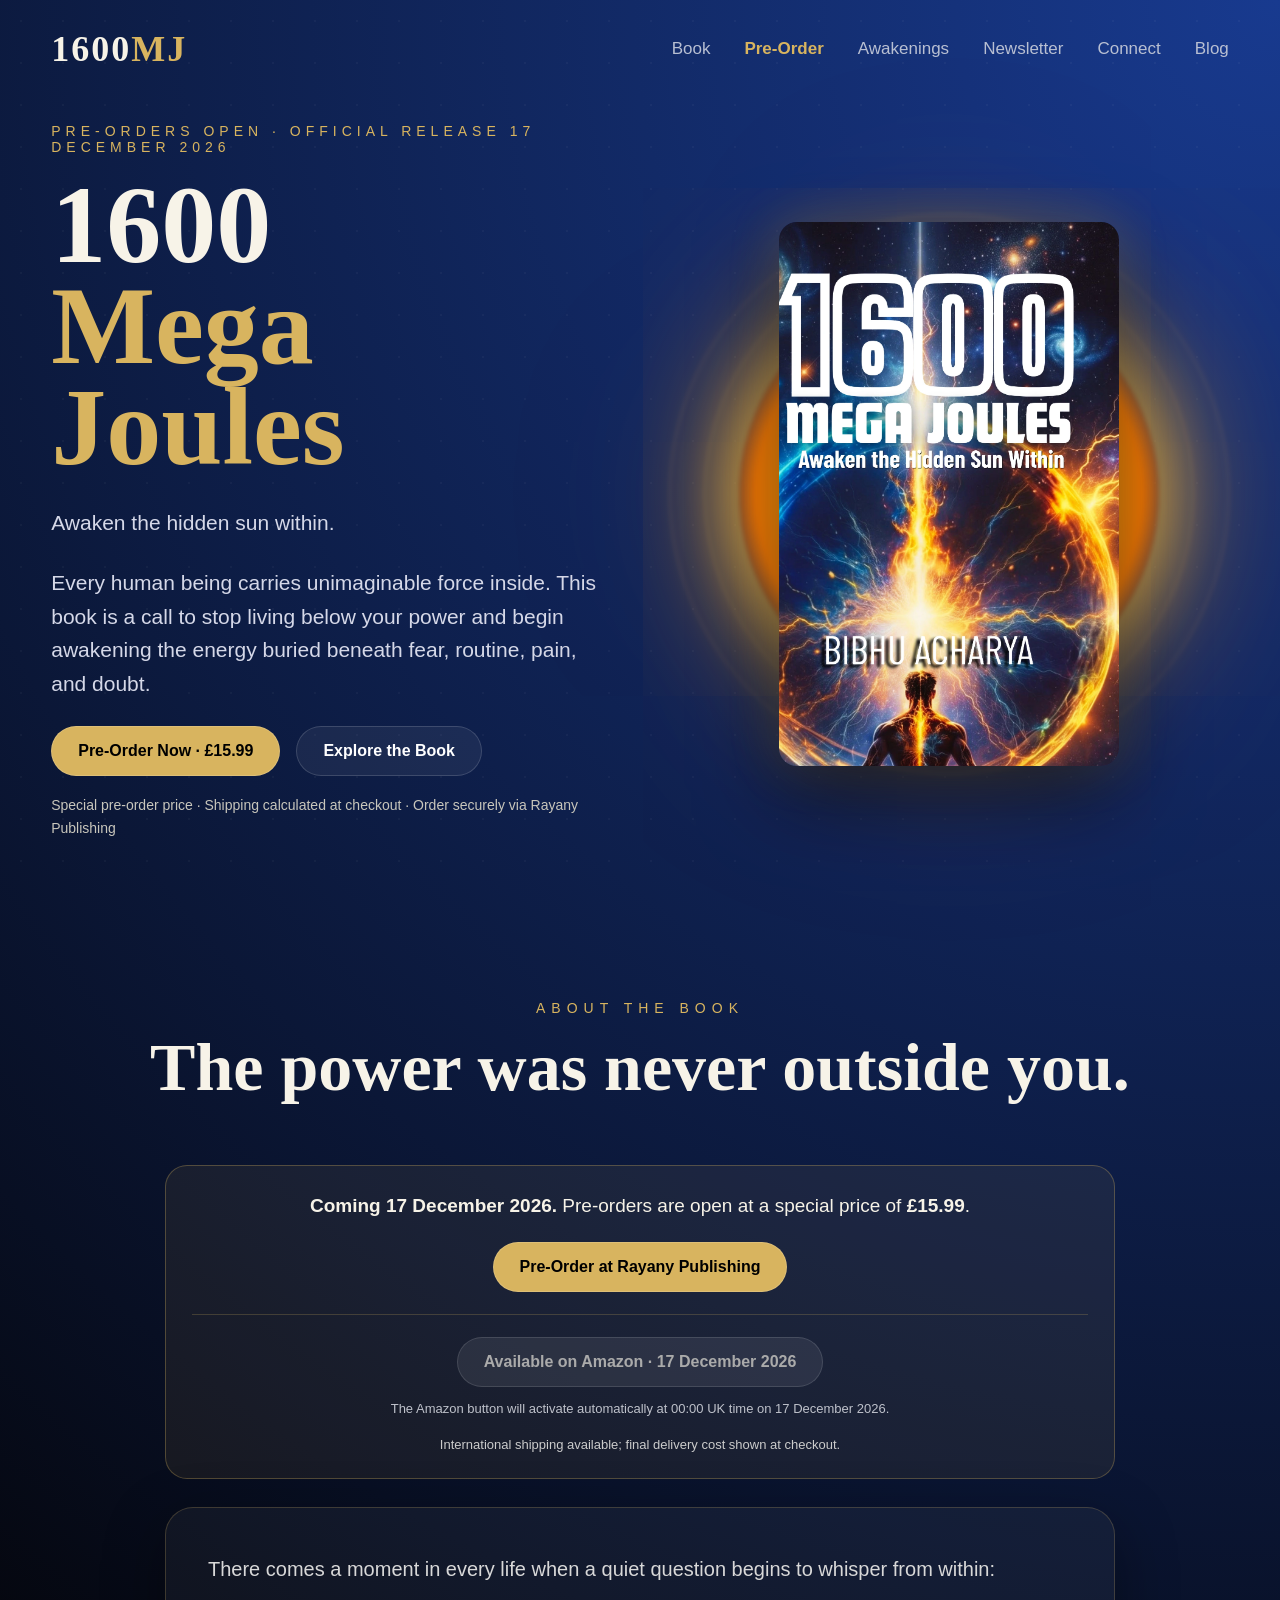
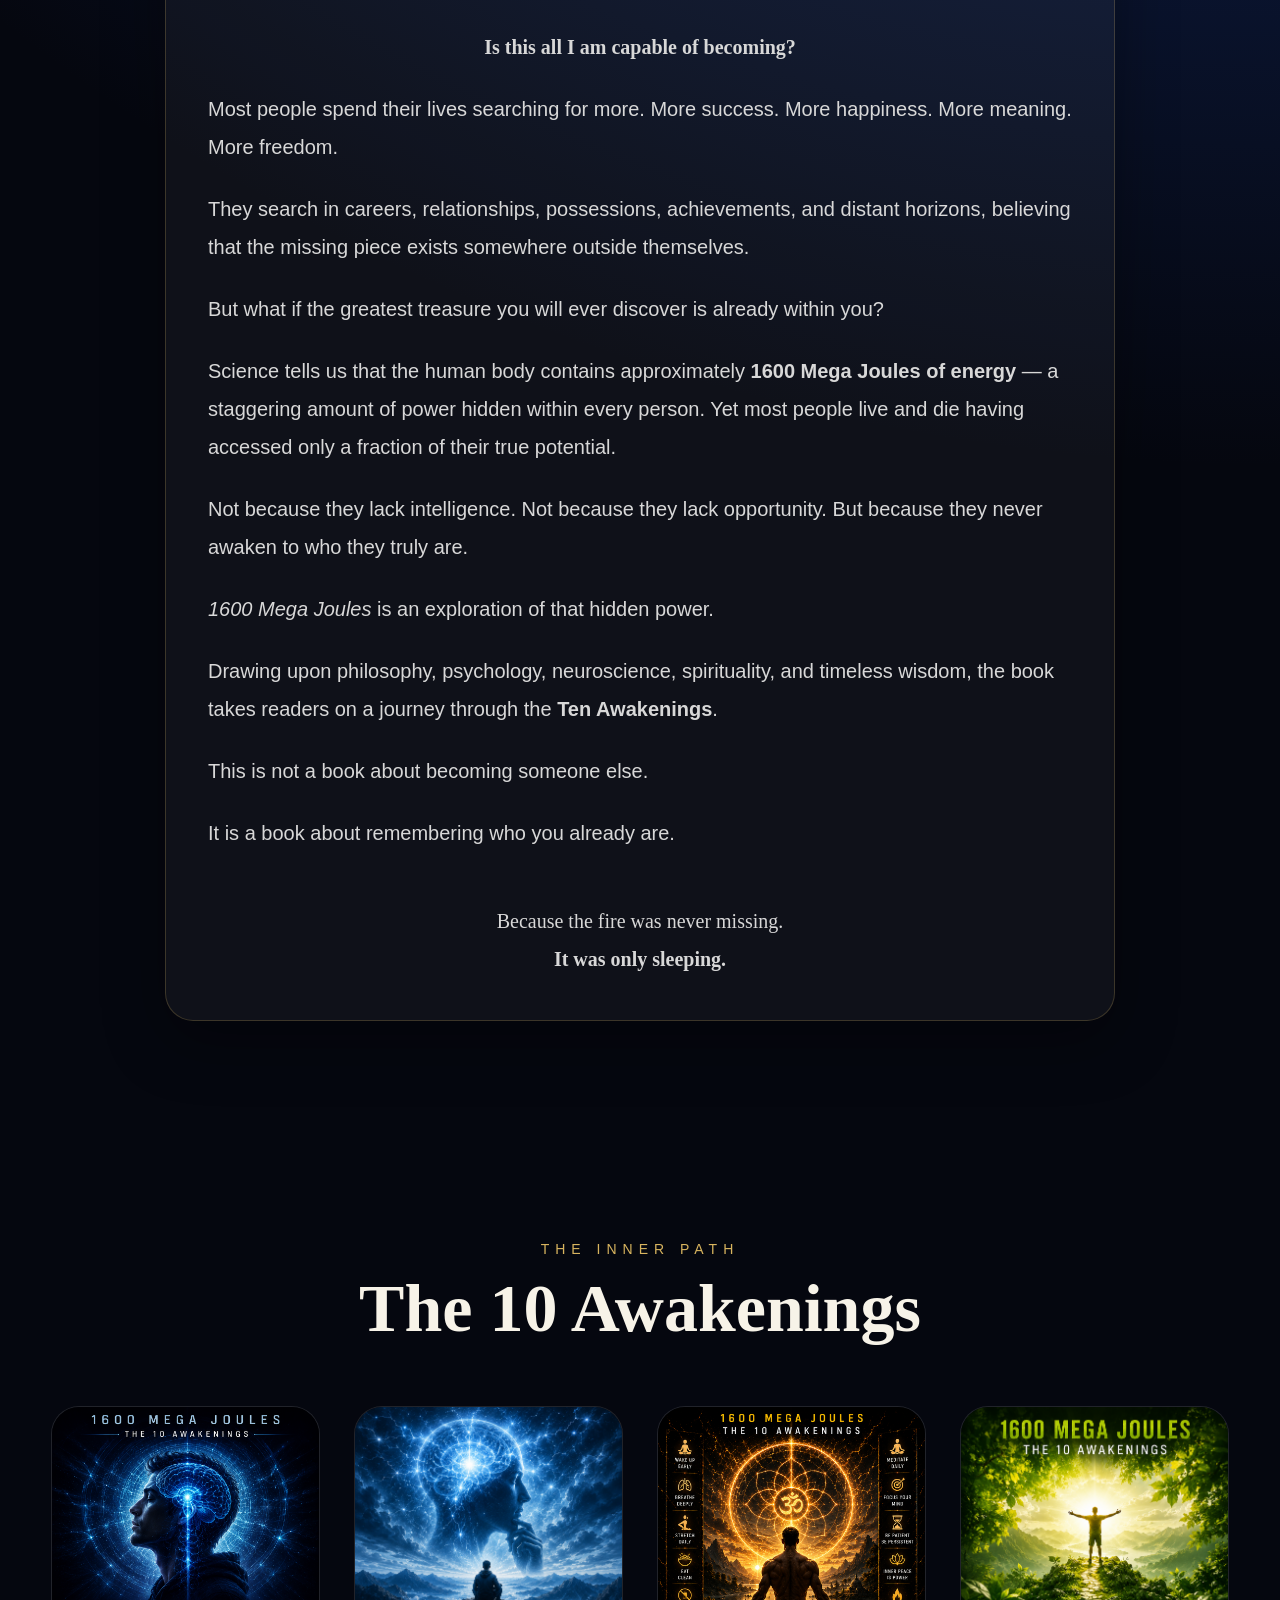
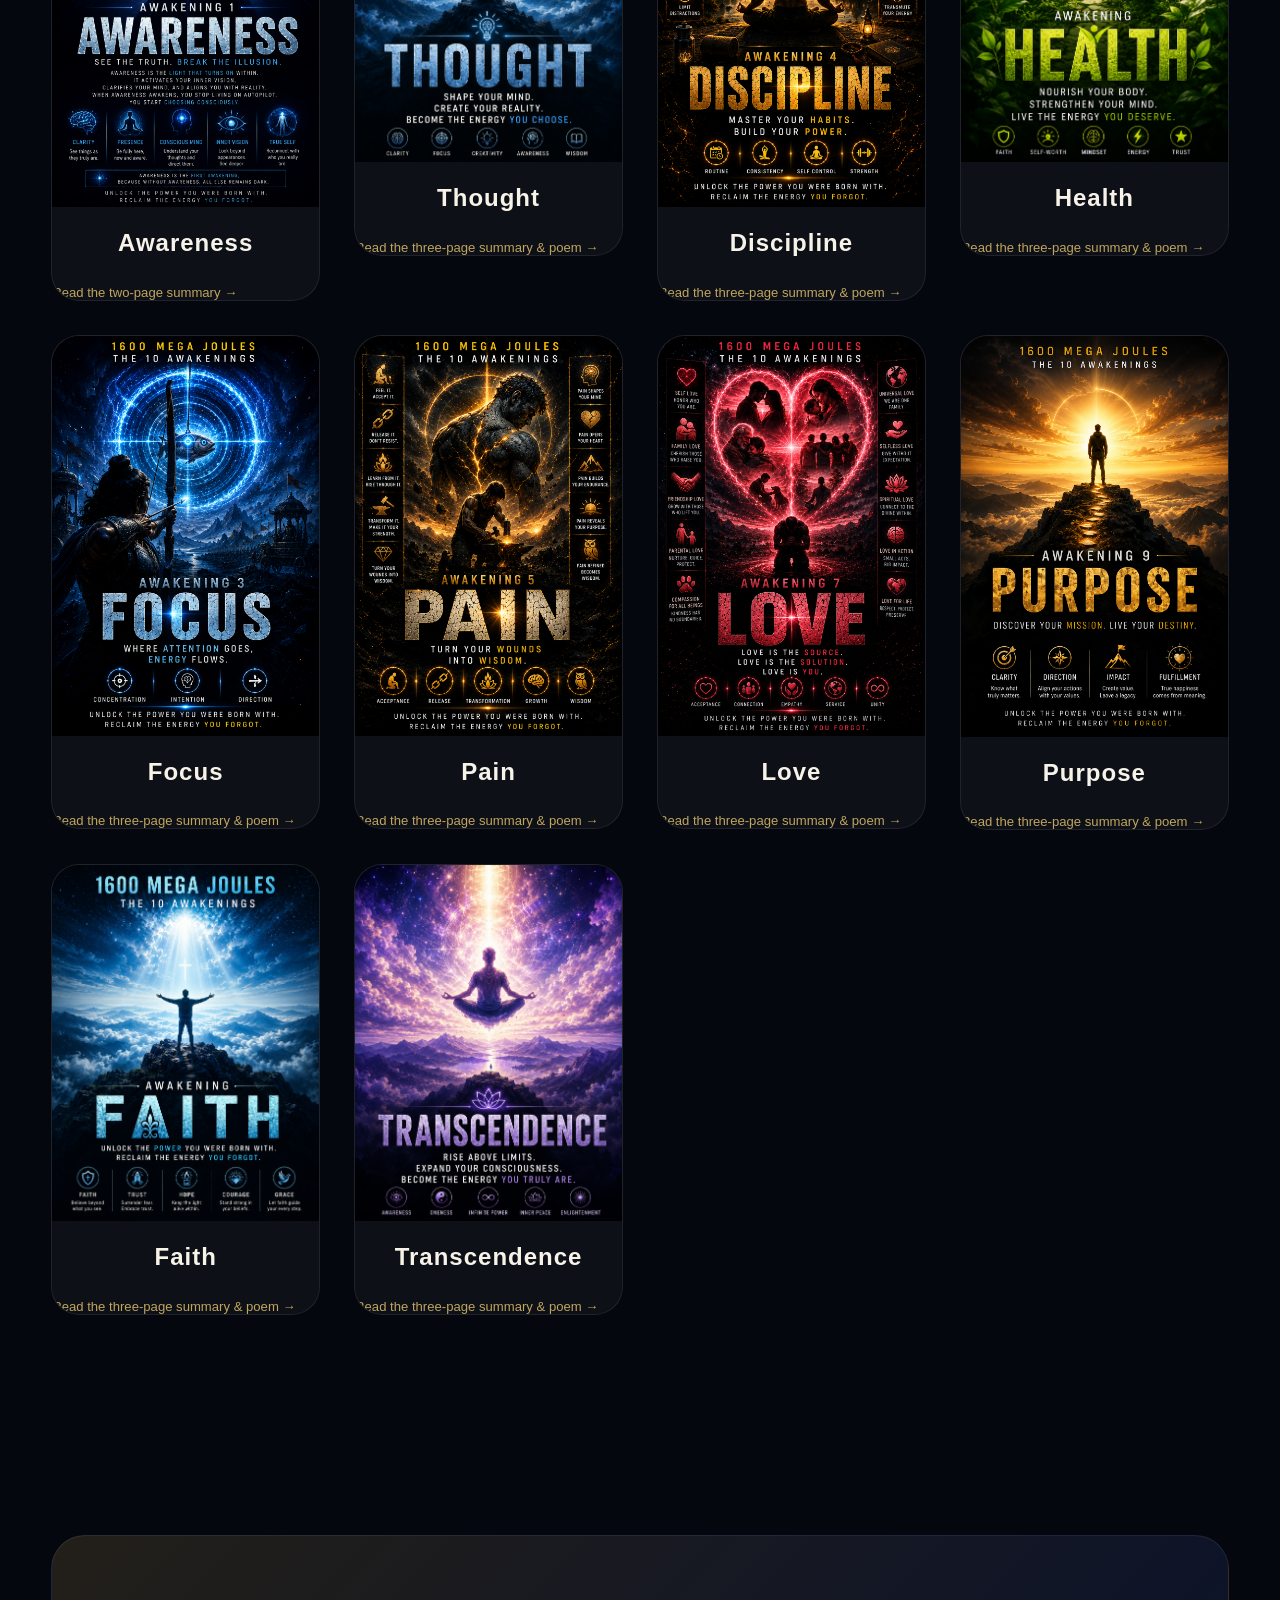
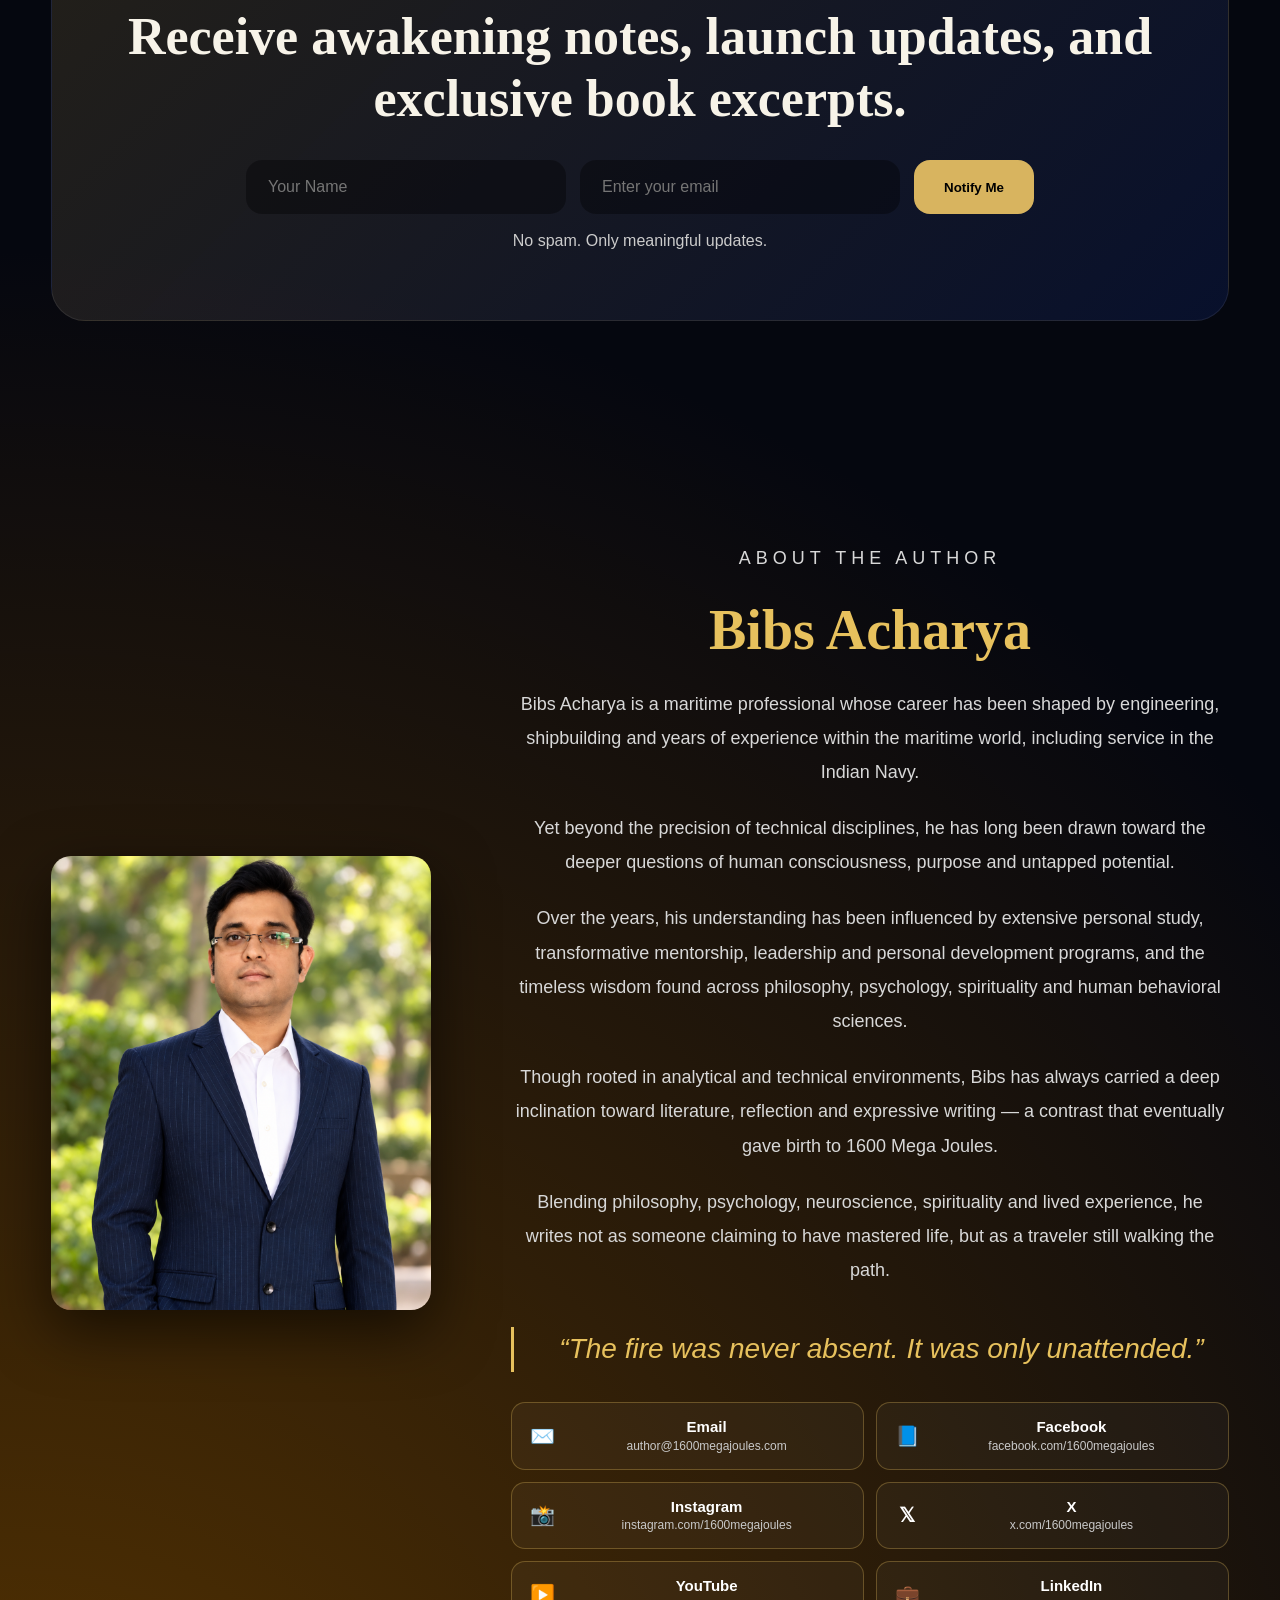
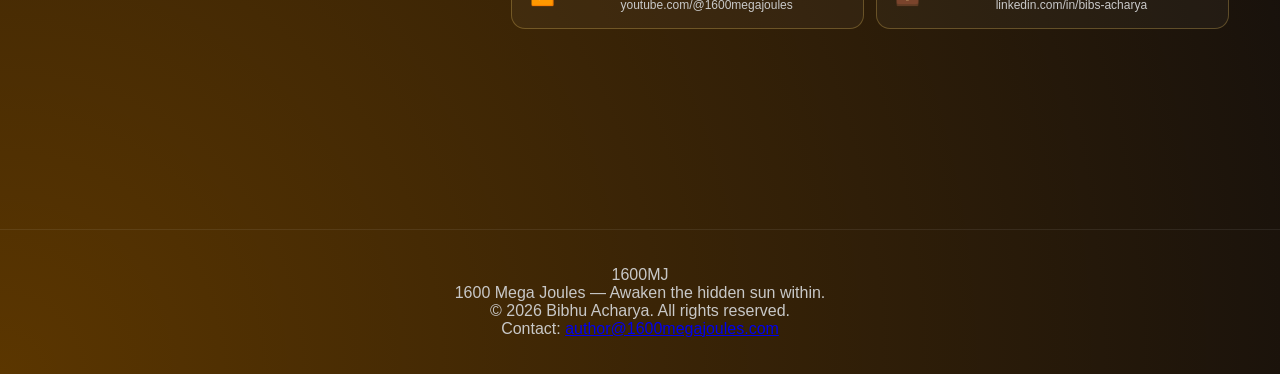
==== commit bad1f4ff: "Add files via upload" ====
--- a/index.html
+++ b/index.html
@@ -82,6 +82,20 @@
 <div class="book-preorder">
 <p><strong>Coming 17 December 2026.</strong> Pre-orders are open at a special price of <strong>£15.99</strong>.</p>
 <a class="btn btn-gold" href="https://www.rayanypublishing.com/motivational/1600-mega-joules-by-bibhu-acharya/" target="_blank" rel="noopener noreferrer">Pre-Order at Rayany Publishing</a>
+
+<div class="amazon-launch-wrap">
+  <a id="amazon-launch-button"
+     class="btn btn-amazon-launch is-disabled"
+     href="#"
+     aria-disabled="true"
+     tabindex="-1">
+    Available on Amazon · 17 December 2026
+  </a>
+  <p id="amazon-launch-note" class="amazon-launch-note">
+    The Amazon button will activate automatically at 00:00 UK time on 17 December 2026.
+  </p>
+</div>
+
 <p class="book-preorder-small">International shipping available; final delivery cost shown at checkout.</p>
 </div>
 <div class="book-text">
@@ -326,5 +340,89 @@
   </p>
 </footer>
 
+
+<script>
+(function () {
+  const launchButton = document.getElementById("amazon-launch-button");
+  const launchNote = document.getElementById("amazon-launch-note");
+  if (!launchButton) return;
+
+  const launchTime = Date.UTC(2026, 11, 17, 0, 0, 0);
+
+  const amazonIndiaSearch =
+    "https://www.amazon.in/s?k=" +
+    encodeURIComponent("1600 Mega Joules Awaken the Hidden Sun Within Bibhu Acharya");
+
+  const amazonGlobalSearch =
+    "https://www.amazon.com/s?k=" +
+    encodeURIComponent("1600 Mega Joules Awaken the Hidden Sun Within Bibhu Acharya");
+
+  function looksLikeIndia() {
+    const timezone = Intl.DateTimeFormat().resolvedOptions().timeZone || "";
+    const languages = navigator.languages || [navigator.language || ""];
+    return (
+      timezone === "Asia/Kolkata" ||
+      timezone === "Asia/Calcutta" ||
+      languages.some(lang => /^en-IN$/i.test(lang) || /^hi(-|$)/i.test(lang))
+    );
+  }
+
+  async function detectCountry() {
+    try {
+      const response = await fetch("https://ipapi.co/country/", {
+        method: "GET",
+        mode: "cors",
+        cache: "no-store"
+      });
+      if (!response.ok) throw new Error("Country lookup failed");
+      return (await response.text()).trim().toUpperCase();
+    } catch (error) {
+      return looksLikeIndia() ? "IN" : "OTHER";
+    }
+  }
+
+  async function activateAmazonButton() {
+    if (Date.now() < launchTime) {
+      launchButton.classList.add("is-disabled");
+      launchButton.setAttribute("aria-disabled", "true");
+      launchButton.setAttribute("tabindex", "-1");
+      launchButton.removeAttribute("target");
+      launchButton.href = "#";
+      return;
+    }
+
+    const country = await detectCountry();
+    const destination = country === "IN" ? amazonIndiaSearch : amazonGlobalSearch;
+
+    launchButton.href = destination;
+    launchButton.target = "_blank";
+    launchButton.rel = "noopener noreferrer";
+    launchButton.textContent = country === "IN" ? "Buy on Amazon India" : "Buy on Amazon";
+    launchButton.classList.remove("is-disabled");
+    launchButton.setAttribute("aria-disabled", "false");
+    launchButton.removeAttribute("tabindex");
+
+    if (launchNote) {
+      launchNote.textContent = country === "IN"
+        ? "You will be taken to Amazon.in."
+        : "You will be taken to Amazon.com.";
+    }
+  }
+
+  launchButton.addEventListener("click", function (event) {
+    if (launchButton.classList.contains("is-disabled")) {
+      event.preventDefault();
+    }
+  });
+
+  activateAmazonButton();
+
+  const msUntilLaunch = launchTime - Date.now();
+  if (msUntilLaunch > 0 && msUntilLaunch < 2147483647) {
+    setTimeout(activateAmazonButton, msUntilLaunch + 1000);
+  }
+})();
+</script>
+
 </body>
 </html>
--- a/style.css
+++ b/style.css
@@ -631,3 +631,48 @@
 .awakening-link { display:block; color:inherit; text-decoration:none; cursor:pointer; }
 .awakening-link:hover, .awakening-link:focus-visible { outline:2px solid #dfb85b; outline-offset:4px; transform:translateY(-3px); }
 .card-hint { font-size:0.82rem; opacity:0.82; color:#e8c76e; margin-top:0.35rem; }
+
+
+/* ===== AMAZON RELEASE BUTTON · activates 17 Dec 2026 at 00:00 UK time ===== */
+.amazon-launch-wrap {
+  margin-top: 22px;
+  padding-top: 22px;
+  border-top: 1px solid rgba(216,180,95,.22);
+}
+
+.btn-amazon-launch {
+  display: inline-block;
+  background: #f3c969;
+  color: #05070f;
+  min-width: 290px;
+  text-align: center;
+}
+
+.btn-amazon-launch:hover {
+  transform: translateY(-3px);
+  box-shadow: 0 0 28px rgba(228,189,95,.55);
+}
+
+.btn-amazon-launch.is-disabled {
+  background: rgba(255,255,255,.08);
+  color: #aaa;
+  border-color: rgba(255,255,255,.12);
+  cursor: not-allowed;
+  pointer-events: none;
+  box-shadow: none;
+  transform: none;
+}
+
+.amazon-launch-note {
+  margin: 12px 0 0;
+  font-size: 13px;
+  line-height: 1.5;
+  color: #bfc2cb;
+}
+
+@media (max-width: 768px) {
+  .btn-amazon-launch {
+    min-width: 0;
+    width: 100%;
+  }
+}
